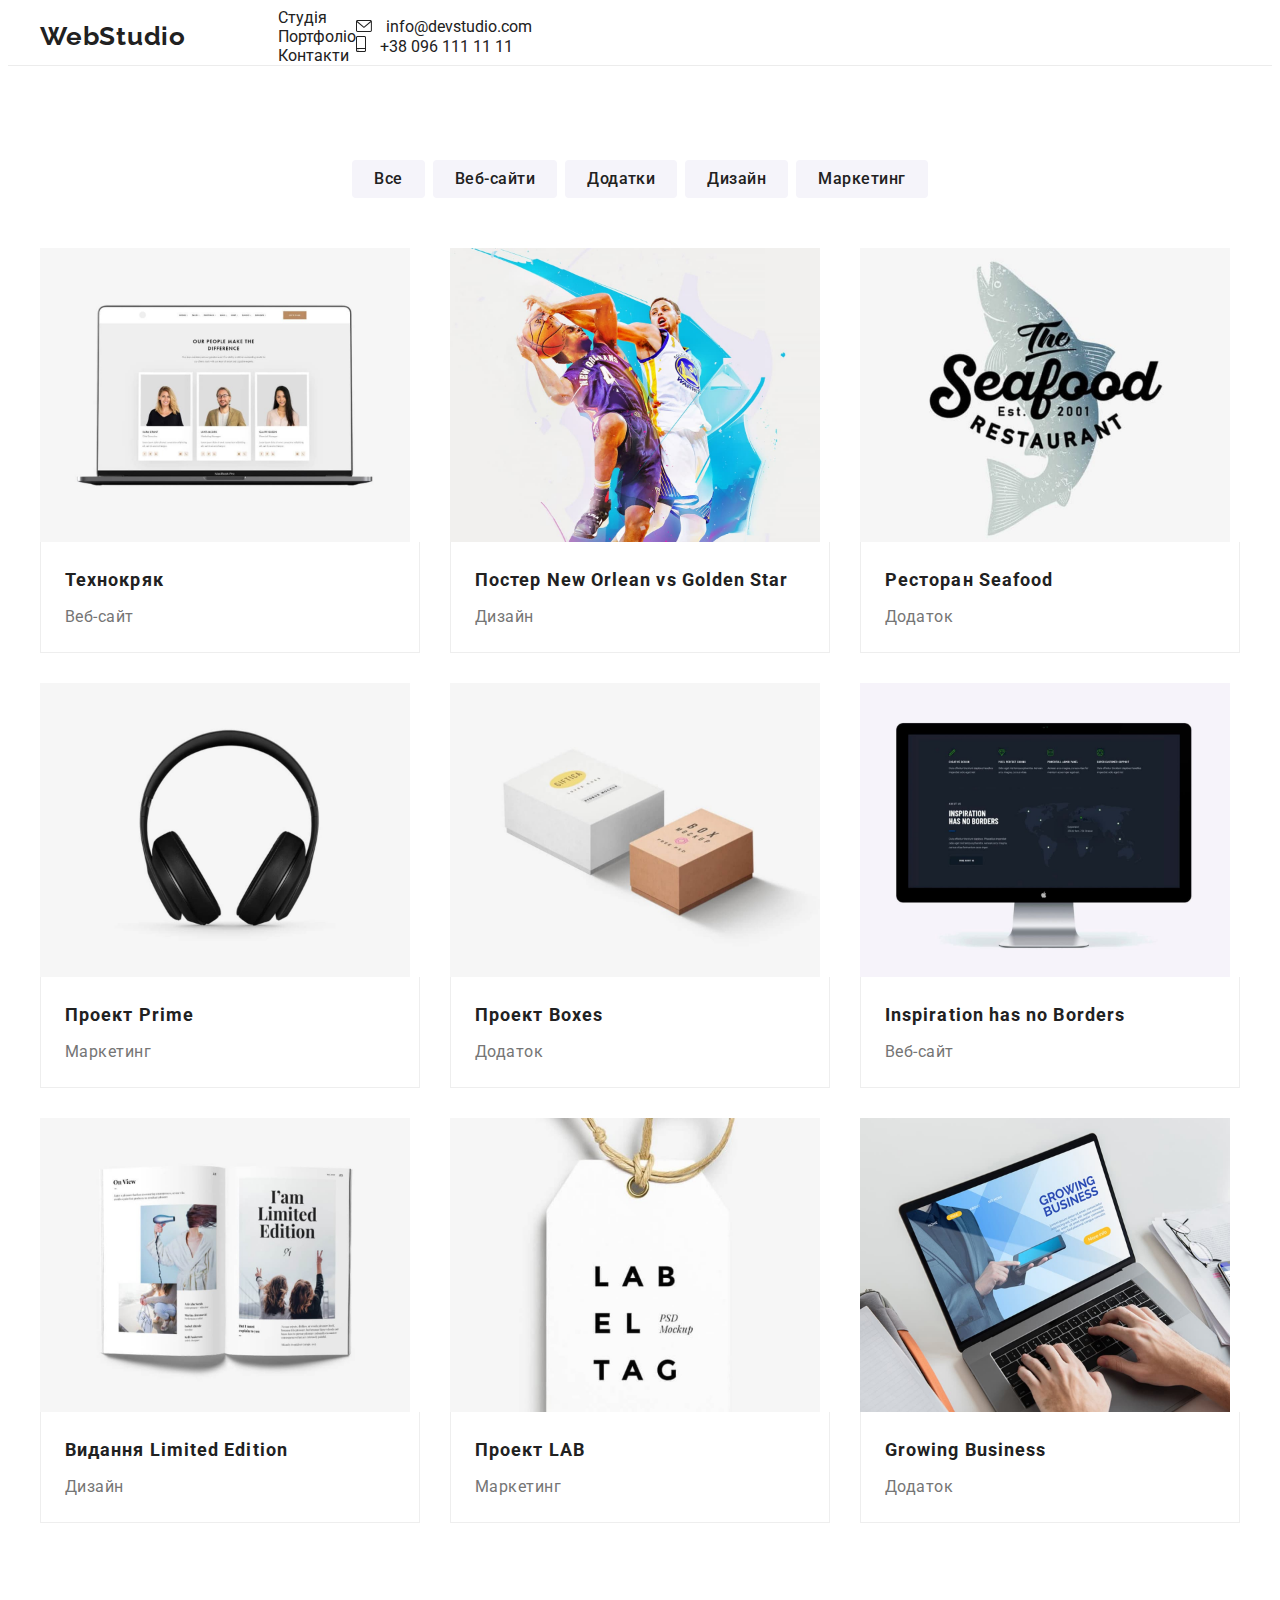
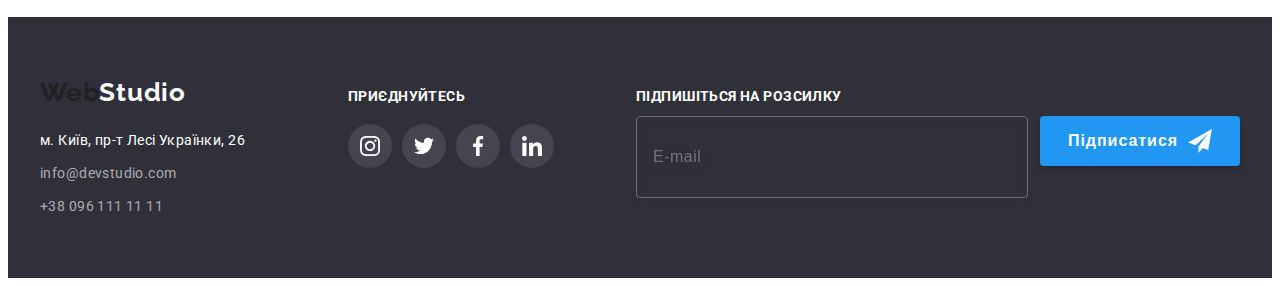
==== portfolio.html @ 39fa996d "header" ====
<!DOCTYPE html>
<html lang="uk">
  <head>
    <meta charset="UTF-8" />
    <meta http-equiv="X-UA-Compatible" content="IE=edge" />
    <meta name="viewport" content="width=device-width, initial-scale=1.0" />
    <title>Портфоліо</title>
    <link rel="preconnect" href="https://fonts.googleapis.com" />
    <link rel="preconnect" href="https://fonts.gstatic.com" crossorigin />
    <link
      href="https://fonts.googleapis.com/css2?family=Raleway:wght@700&family=Roboto:wght@400;500;700;900&display=swap"
      rel="stylesheet"
    />
    <link
      rel="stylesheet"
      href="https://cdnjs.cloudflare.com/ajax/libs/modern-normalize/1.1.0/modern-normalize.min.css"
      integrity="sha512-wpPYUAdjBVSE4KJnH1VR1HeZfpl1ub8YT/NKx4PuQ5NmX2tKuGu6U/JRp5y+Y8XG2tV+wKQpNHVUX03MfMFn9Q=="
      crossorigin="anonymous"
      referrerpolicy="no-referrer"
    />
    <link rel="stylesheet" href="./css/styles.css" />
  </head>
  <body>
    <header class="header">
      <div class="container header-container">
        <a class="logo" href="/" aria-label="WebStudio">
          <span class="logo-blue">Web</span
          ><span class="logo-black">Studio</span></a
        >
        <nav class="header-nav">
          <ul class="header-list list">
            <li class="header-item">
              <a href="./index.html" class="header-link link">Студія</a>
            </li>
            <li class="header-item">
              <a href="./portfolio.html" class="header-link link current"
                >Портфоліо</a
              >
            </li>
            <li class="header-item">
              <a href="" class="header-link link">Контакти</a>
            </li>
          </ul>
        </nav>
        <div class="header-connect">
          <ul class="header-contacts list">
            <li class="header-contacts-item">
              <a
                href="mailto:info@devstudio.com"
                class="header-contacts-link link"
              >
                <svg class="mail-icon" width="16" height="12">
                  <use href="./images/icons.svg#icon-envelope"></use>
                </svg>
                info@devstudio.com</a
              >
            </li>
            <li class="header-contacts-item">
              <a href="tel:+380961111111" class="header-contacts-link link">
                <svg class="tel-icon" width="10" height="16">
                  <use href="./images/icons.svg#icon-smartphone"></use>
                </svg>
                +38 096 111 11 11</a
              >
            </li>
          </ul>
        </div>
      </div>
    </header>
    <main>
      <section class="portfolio section">
        <div class="container">
          <h1 class="visually-hidden">Проекти</h1>
          <ul class="portfolio-sections-list list">
            <li class="portfolio-sections-item">
              <button type="button" class="sections-btn">Все</button>
            </li>
            <li class="portfolio-sections-item">
              <button type="button" class="sections-btn">Веб-сайти</button>
            </li>
            <li class="portfolio-sections-item">
              <button type="button" class="sections-btn">Додатки</button>
            </li>
            <li class="portfolio-sections-item">
              <button type="button" class="sections-btn">Дизайн</button>
            </li>
            <li class="portfolio-sections-item">
              <button type="button" class="sections-btn">Маркетинг</button>
            </li>
          </ul>
          <ul class="portfolio-examples-list list">
            <li class="portfolio-examples-item">
              <a href="" class="portfolio-card-link link">
                <div class="portfolio-card-overlay">
                  <img
                    src="./images/1tehnokriak.jpg"
                    alt="site on laptop"
                    width="370"
                    height="294"
                  />
                  <p class="card-overlay-text">
                    Ресурс пропонує комплексні пропозиції з різним рівнем
                    функціоналу та сервісів. Все це дозволить відвідувачу
                    отримати вичерпні відомості про компанію чи приватну особу.
                  </p>
                </div>
                <div class="portfolio-card-description">
                  <h3 class="portfolio-examples-text">Технокряк</h3>
                  <p class="portfolio-examples-name">Веб-сайт</p>
                </div>
              </a>
            </li>
            <li class="portfolio-examples-item">
              <a class="portfolio-card-link link" href="">
                <div class="portfolio-card-overlay">
                  <img
                    src="./images/2poster.jpg"
                    alt="backetball players"
                    width="370"
                    height="294"
                  />
                  <p class="card-overlay-text">
                    Ресурс пропонує комплексні пропозиції з різним рівнем
                    функціоналу та сервісів. Все це дозволить відвідувачу
                    отримати вичерпні відомості про компанію чи приватну особу.
                  </p>
                </div>
                <div class="portfolio-card-description">
                  <h3 class="portfolio-examples-text">
                    Постер New Orlean vs Golden Star
                  </h3>
                  <p class="portfolio-examples-name">Дизайн</p>
                </div>
              </a>
            </li>
            <li class="portfolio-examples-item">
              <a class="portfolio-card-link link" href="">
                <div class="portfolio-card-overlay">
                  <img
                    src="./images/3seafood.jpg"
                    alt="fish"
                    width="370"
                    height="294"
                  />
                  <p class="card-overlay-text">
                    Ресурс пропонує комплексні пропозиції з різним рівнем
                    функціоналу та сервісів. Все це дозволить відвідувачу
                    отримати вичерпні відомості про компанію чи приватну особу.
                  </p>
                </div>
                <div class="portfolio-card-description">
                  <h3 class="portfolio-examples-text">Ресторан Seafood</h3>
                  <p class="portfolio-examples-name">Додаток</p>
                </div>
              </a>
            </li>
            <li class="portfolio-examples-item">
              <a class="portfolio-card-link link" href="">
                <div class="portfolio-card-overlay">
                  <img
                    src="./images/4prime.jpg"
                    alt="headphones"
                    width="370"
                    height="294"
                  />
                  <p class="card-overlay-text">
                    Ресурс пропонує комплексні пропозиції з різним рівнем
                    функціоналу та сервісів. Все це дозволить відвідувачу
                    отримати вичерпні відомості про компанію чи приватну особу.
                  </p>
                </div>
                <div class="portfolio-card-description">
                  <h3 class="portfolio-examples-text">Проект Prime</h3>
                  <p class="portfolio-examples-name">Маркетинг</p>
                </div>
              </a>
            </li>
            <li class="portfolio-examples-item">
              <a class="portfolio-card-link link" href="">
                <div class="portfolio-card-overlay">
                  <img
                    src="./images/5boxes.jpg"
                    alt="boxes"
                    width="370"
                    height="294"
                  />
                  <p class="card-overlay-text">
                    Ресурс пропонує комплексні пропозиції з різним рівнем
                    функціоналу та сервісів. Все це дозволить відвідувачу
                    отримати вичерпні відомості про компанію чи приватну особу.
                  </p>
                </div>
                <div class="portfolio-card-description">
                  <h3 class="portfolio-examples-text">Проект Boxes</h3>
                  <p class="portfolio-examples-name">Додаток</p>
                </div>
              </a>
            </li>
            <li class="portfolio-examples-item">
              <a class="portfolio-card-link link" href="">
                <div class="portfolio-card-overlay">
                  <img
                    src="./images/6inspiration.jpg"
                    alt="site on computer"
                    width="370"
                    height="294"
                  />
                  <p class="card-overlay-text">
                    Ресурс пропонує комплексні пропозиції з різним рівнем
                    функціоналу та сервісів. Все це дозволить відвідувачу
                    отримати вичерпні відомості про компанію чи приватну особу.
                  </p>
                </div>
                <div class="portfolio-card-description">
                  <h3 class="portfolio-examples-text">
                    Inspiration has no Borders
                  </h3>
                  <p class="portfolio-examples-name">Веб-сайт</p>
                </div>
              </a>
            </li>
            <li class="portfolio-examples-item">
              <a class="portfolio-card-link link" href="">
                <div class="portfolio-card-overlay">
                  <img
                    src="./images/7limitededition.jpg"
                    alt="magazine"
                    width="370"
                    height="294"
                  />
                  <p class="card-overlay-text">
                    Ресурс пропонує комплексні пропозиції з різним рівнем
                    функціоналу та сервісів. Все це дозволить відвідувачу
                    отримати вичерпні відомості про компанію чи приватну особу.
                  </p>
                </div>
                <div class="portfolio-card-description">
                  <h3 class="portfolio-examples-text">
                    Видання Limited Edition
                  </h3>
                  <p class="portfolio-examples-name">Дизайн</p>
                </div>
              </a>
            </li>
            <li class="portfolio-examples-item">
              <a class="portfolio-card-link link" href="">
                <div class="portfolio-card-overlay">
                  <img
                    src="./images/8lab.jpg"
                    alt="label"
                    width="370"
                    height="294"
                  />
                  <p class="card-overlay-text">
                    Ресурс пропонує комплексні пропозиції з різним рівнем
                    функціоналу та сервісів. Все це дозволить відвідувачу
                    отримати вичерпні відомості про компанію чи приватну особу.
                  </p>
                </div>
                <div class="portfolio-card-description">
                  <h3 class="portfolio-examples-text">Проект LAB</h3>
                  <p class="portfolio-examples-name">Маркетинг</p>
                </div>
              </a>
            </li>
            <li class="portfolio-examples-item">
              <a class="portfolio-card-link link" href="">
                <div class="portfolio-card-overlay">
                  <img
                    src="./images/9growing.jpg"
                    alt="typing on laptop"
                    width="370"
                    height="294"
                  />
                  <p class="card-overlay-text">
                    Ресурс пропонує комплексні пропозиції з різним рівнем
                    функціоналу та сервісів. Все це дозволить відвідувачу
                    отримати вичерпні відомості про компанію чи приватну особу.
                  </p>
                </div>
                <div class="portfolio-card-description">
                  <h3 class="portfolio-examples-text">Growing Business</h3>
                  <p class="portfolio-examples-name">Додаток</p>
                </div>
              </a>
            </li>
          </ul>
        </div>
      </section>
    </main>
    <footer class="footer">
      <div class="footer-container container">
        <div>
          <a class="footer-logo logo" href="/" aria-label="WebStudio">
            <span class="logo-blue">Web</span
            ><span class="logo-white">Studio</span></a
          >
          <address class="footer-address">
            <ul class="footer-list list">
              <li class="footer-item">
                <a
                  href="https://goo.gl/maps/jbiCb9qbZJLKxUEv6"
                  class="footer-address-link link"
                  target="_blank"
                  rel="noopener noreferrer nofollow"
                  >м. Київ, пр-т Лесі Українки, 26</a
                >
              </li>
              <li class="footer-item">
                <a
                  href="mailto:info@devstudio.com"
                  class="footer-contacts-link link"
                  >info@devstudio.com</a
                >
              </li>
              <li class="footer-item">
                <a href="tel:+380961111111" class="footer-contacts-link link"
                  >+38 096 111 11 11</a
                >
              </li>
            </ul>
          </address>
        </div>
        <div class="enjoy-us-container container">
          <h3 class="footer-title">приєднуйтесь</h3>
          <ul class="footer-media-list list">
            <li class="footer-media-item">
              <a class="footer-media-link" href="">
                <svg width="20" height="20">
                  <use href="./images/icons.svg#icon-instagram"
                </svg>
              </a>
            </li>
            <li class="footer-media-item">
              <a class="footer-media-link" href="">
                <svg width="20" height="20">
                  <use href="./images/icons.svg#icon-twitter"
                </svg>
              </a>
            </li>
            <li class="footer-media-item">
              <a class="footer-media-link" href="">
                <svg width="20" height="20">
                  <use href="./images/icons.svg#icon-facebook"
                </svg>
              </a>
            </li>
            <li class="footer-media-item">
              <a class="footer-media-link" href="">
                <svg width="20" height="20">
                  <use href="./images/icons.svg#icon-linkedin"
                </svg>
              </a>
            </li>
          </ul>
        </div>
        <form class="footer-form">
          <p class="subscribe-title">Підпишіться на розсилку</p>
          <div class="footer-subscribe">
            <label for="email">
              <input
                type="email"
                name="email"
                class="footer-subscribe-field"
                placeholder="E-mail"
              />
            </label>
            <button type="submit" class="footer-submit-btn">
              Підписатися
              <svg width="24" height="24">
                <use href="./images/icons.svg#icon-send"></use>
              </svg>
            </button>
          </div>
        </form>
      </div>
    </footer>
  </body>
</html>
---- css/styles.css ----
:root {
  --brand-black: #212121;
  --brand-blue: #2196f3;
  --brand-white: #ffffff;
  --brand-gray: #757575;
  --brand-dark-blue: #2f303a;
  --logo-black: #000000;
  --main-btn-hover: #188ce8;
  --icon-color: #afb1b8;
  --opacity-bg: rgba(47, 48, 58, 0.8);
  --box-shadow: 0px 1px 3px rgba(0, 0, 0, 0.12), 0px 1px 1px rgba(0, 0, 0, 0.14),
    0px 2px 1px rgba(0, 0, 0, 0.2);
  --animation: 250ms cubic-bezier(0.4, 0, 0.2, 1);
}
p,
h1,
h2,
h3,
h4,
h5,
h6 {
  margin: 0;
}
ul,
ol {
  margin: 0;
  padding-left: 0;
}
address {
  font-style: normal;
}
a {
  color: currentColor;
}
button {
  cursor: pointer;
}
img {
  display: block;
}
.list {
  list-style: none;
}
.link {
  text-decoration: none;
}
body {
  font-family: "Roboto", sans-serif;
  color: var(--brand-black);
}
.container {
  width: 1200px;
  margin-left: auto;
  margin-right: auto;
  padding-left: 15px;
  padding-right: 15px;
}
.visually-hidden {
  position: absolute;
  white-space: nowrap;
  width: 1px;
  height: 1px;
  overflow: hidden;
  border: 0;
  padding: 0;
  clip: rect(0 0 0 0);
  clip-path: inset(50%);
  margin: -1px;
}
.section {
  padding-top: 94px;
  padding-bottom: 94px;
}
/* ----------------------HEADER------------------- */
.header {
  background: var(--brand-white);
  border-bottom: 1px solid #ececec;
}
.logo {
  text-decoration: none;
  font-family: "Raleway", sans-serif;
  font-weight: 700;
  font-size: 26px;
  line-height: calc(31 / 26);
  letter-spacing: 0.03em;
  margin-right: 92px;
}
.logo--blue {
  color: var(--brand-blue);
}
.logo--black {
  color: var(--logo-black);
}
.header-container {
  display: flex;
  align-items: center;
}
.navigation__list {
  display: flex;
  align-items: center;
}
.navigation__item:not(:last-child) {
  margin-right: 50px;
}
.navigation__link {
  font-weight: 500;
  font-size: 14px;
  line-height: calc(16 / 14);
  letter-spacing: 0.02em;
  color: var(--brand-black);
  padding-top: 32px;
  padding-bottom: 32px;
  transition: color var(--animation);
}
.navigation__link:hover,
.navigation__link:focus {
  color: var(--brand-blue);
}
.contacts__list {
  display: flex;
  align-items: center;
}
.header-contacts {
  margin-left: auto;
}
.contacts__item:not(:last-child) {
  margin-right: 50px;
}
.contacts__link {
  font-weight: 500;
  font-size: 14px;
  line-height: calc(16 / 14);
  letter-spacing: 0.02em;
  display: flex;
  align-items: center;
  color: var(--brand-gray);
  padding-top: 32px;
  padding-bottom: 32px;
  transition: color var(--animation);
}
.contacts__link:hover,
.contacts__link:focus {
  color: var(--brand-blue);
}
.tel-icon,
.mail-icon {
  fill: currentColor;
  margin-right: 10px;
}
.navigation__link--current {
  color: var(--brand-blue);
  position: relative;
}
.navigation__link--current::after {
  position: absolute;
  display: block;
  content: "";
  width: 100%;
  height: 4px;
  bottom: 0px;
  right: 0px;
  border-radius: 2px;
  background: var(--brand-blue);
}
/* ----------------------PREVIEW-------------------- */
.preview {
  max-width: 1600px;
  margin-left: auto;
  margin-right: auto;
  padding-top: 200px;
  padding-bottom: 200px;

  background-repeat: no-repeat;
  background-position: center;
  background-size: cover;
  text-align: center;
  background: var(--brand-dark-blue);
  background-image: linear-gradient(
      rgba(47, 48, 58, 0.4),
      rgba(47, 48, 58, 0.4)
    ),
    url(../images/main-bg.jpg);
}
.preview__title {
  width: 696px;
  margin-left: auto;
  margin-right: auto;
  margin-bottom: 30px;

  font-weight: 900;
  font-size: 44px;
  line-height: calc(60 / 44);
  letter-spacing: 0.06em;
  text-transform: uppercase;
  color: var(--brand-white);
}
.order__btn {
  min-width: 200px;
  padding: 10px 32px;
  font-family: "Roboto", sans-serif;
  font-style: normal;
  font-weight: 700;
  font-size: 16px;
  line-height: calc(30 / 16);
  letter-spacing: 0.06em;
  color: var(--brand-white);
  background: var(--brand-blue);
  box-shadow: 0px 4px 4px rgba(0, 0, 0, 0.15);
  border-radius: 4px;
  border: 0;

  transition: background var(--animation);
}
.order__btn:hover,
.order__btn:focus {
  background: var(--main-btn-hover);
}
/* ------------------------BENEFITS--------------------- */
.benefits {
  background: var(--brand-white);
  padding-bottom: 0;
}
.benefits-icon-list {
  display: flex;
  gap: 30px;
  width: calc((100% - 90px) / 4);
}
.benefits-icon-item {
  display: block;
  width: 270px;
  height: 248px;
}
.benefits-icon {
  display: flex;
  background-color: #f5f4fa;
  align-items: center;
  justify-content: center;
  border-radius: 4px;
  margin-bottom: 30px;
  width: 270px;
  height: 120px;
}
.benefits-title {
  margin-bottom: 10px;

  font-weight: 700;
  font-size: 14px;
  line-height: calc(16 / 14);
  letter-spacing: 0.03em;
  text-transform: uppercase;
  color: var(--brand-black);
}
.benefits-list-text {
  width: 270px;

  font-size: 14px;
  line-height: calc(24 / 14);
  letter-spacing: 0.03em;
  color: var(--brand-gray);
}
/* ------------------------TASKS--------------------- */
.tasks-title {
  margin-bottom: 50px;

  font-weight: 700;
  font-size: 36px;
  line-height: calc(42 / 36);
  text-align: center;
  letter-spacing: 0.03em;
  color: var(--brand-black);
}
.tasks-list {
  display: flex;
}
.tasks-item:not(:last-child) {
  margin-right: 30px;
}
.tasks-item {
  position: relative;
}
.tasks-item-text {
  position: absolute;
  bottom: 0;

  display: flex;
  align-items: center;
  justify-content: center;
  width: 100%;
  height: 70px;

  font-weight: 700;
  font-size: 14px;
  line-height: calc(16 / 14);
  text-align: center;
  letter-spacing: 0.03em;
  text-transform: uppercase;
  color: var(--brand-white);
  background: var(--opacity-bg);
}
/* ------------------------TEAM--------------------- */
.team {
  background: #f5f4fa;
}
.team-title {
  margin-bottom: 50px;

  font-weight: 700;
  font-size: 36px;
  line-height: calc(42 / 36);
  text-align: center;
  letter-spacing: 0.03em;
  color: var(--brand-black);
}
.team-list {
  display: flex;
  column-gap: 30px;
}
.team-item {
  width: calc((100% - 30px) / 4);

  text-align: center;
  background-color: #ffffff;
  box-shadow: var(--box-shadow);
  border-radius: 0px 0px 4px 4px;
}
.team-card-description {
  padding: 30px;
}
.team-item-name {
  margin-bottom: 10px;

  font-weight: 500;
  font-size: 16px;
  line-height: calc(19 / 16);
  text-align: center;
  letter-spacing: 0.03em;
  color: var(--brand-black);
}
.team-item-text {
  margin-bottom: 16px;

  font-size: 16px;
  line-height: calc(19 / 16);
  text-align: center;
  letter-spacing: 0.03em;
  color: var(--brand-gray);
}
.team-icon-list {
  display: flex;
  justify-content: center;
  gap: 10px;
}
.team-contact-link {
  display: flex;
  justify-content: center;
  align-items: center;
  width: 44px;
  height: 44px;

  border-radius: 50%;
  fill: var(--icon-color);

  transition: background-color var(--animation), fill var(--animation);
}
.team-contact-link:hover,
.team-contact-link:focus {
  background-color: var(--brand-blue);
  fill: var(--brand-white);
}
/* ----------------------------CLIENTS----------------------- */
.clients-title {
  margin-bottom: 50px;

  font-weight: 700;
  font-size: 36px;
  line-height: calc(42 / 36);
  text-align: center;
  letter-spacing: 0.03em;
  color: var(--brand-black);
}
.clients-list {
  display: flex;
  gap: 30px;
}
.clients-link {
  display: flex;
  justify-content: center;
  align-items: center;
  width: 170px;
  height: 92px;

  border: 1px solid var(--icon-color);
  border-radius: 4px;
  fill: var(--icon-color);

  transition: fill var(--animation), border-color var(--animation);
}
.clients-link:hover,
.clients-link:focus {
  fill: var(--brand-blue);
  border-color: var(--brand-blue);
}
/* ------------------------FOOTER--------------------- */
.footer {
  background: var(--brand-dark-blue);
  padding-top: 60px;
  padding-bottom: 60px;
}
.footer-container {
  display: flex;
  gap: 70px;
  align-items: baseline;
}
.logo-white {
  font-weight: 700;
  font-size: 26px;
  line-height: calc(31 / 26);
  letter-spacing: 0.03em;
  color: var(--brand-white);
}
.footer-logo {
  display: block;
  margin-bottom: 20px;
}
.footer-address-link {
  font-style: normal;
  font-size: 14px;
  line-height: calc(24 / 14);
  letter-spacing: 0.03em;
  color: var(--brand-white);

  transition: color var(--animation);
}
.footer-contacts-link {
  font-style: normal;
  font-size: 14px;
  line-height: calc(24 / 14);
  letter-spacing: 0.03em;
  color: rgba(255, 255, 255, 0.6);

  transition: color var(--animation);
}
.footer-item {
  margin-bottom: 9px;
}
.footer-item:last-child {
  margin-bottom: 0;
}
.footer-contacts-link:hover,
.footer-contacts-link:focus,
.footer-address-link:hover,
.footer-address-link:focus {
  color: var(--brand-blue);
}
.enjoy-us-container {
  padding: 0;
}
.footer-title {
  margin-bottom: 20px;

  font-weight: 700;
  font-size: 14px;
  line-height: calc(16 / 14);
  letter-spacing: 0.03em;
  text-transform: uppercase;
  color: var(--brand-white);
}
.footer-media-list {
  display: flex;
  gap: 10px;
}
.footer-media-link {
  display: flex;
  align-items: center;
  justify-content: center;
  width: 44px;
  height: 44px;

  fill: var(--brand-white);
  background-color: rgba(255, 255, 255, 0.1);
  border-radius: 50%;
  transition: background-color var(--animation);
}
.footer-media-link:hover,
.footer-media-link:focus {
  background-color: var(--brand-blue);
}
.footer-subscribe {
  display: flex;
  gap: 12px;
}
.subscribe-title {
  margin-bottom: 12px;
  font-weight: 700;
  font-size: 14px;
  line-height: calc(16 / 14);
  letter-spacing: 0.03em;
  text-transform: uppercase;
  color: var(--brand-white);
}
.footer-subscribe-field {
  width: 358px;
  height: 50px;
  padding: 15px 16px;
  border: 1px solid rgba(255, 255, 255, 0.3);
  filter: drop-shadow(0px 4px 4px rgba(0, 0, 0, 0.15));
  border-radius: 4px;
  background: inherit;
  outline: none;
  display: flex;
  align-items: center;
  font-weight: 400;
  font-size: 16px;
  line-height: calc(20 / 16);
  letter-spacing: 0.03em;
  color: rgba(255, 255, 255, 0.6);

  transition: border-color var(--animation);
}
.footer-subscribe-field:focus {
  border-color: var(--brand-blue);
}
.footer-submit-btn {
  display: flex;
  align-items: center;
  text-align: center;
  width: 200px;
  height: 50px;
  padding: 10px 28px;
  gap: 10px;
  font-weight: 700;
  font-size: 16px;
  line-height: calc(30 / 16);
  letter-spacing: 0.06em;
  color: #ffffff;
  border: none;
  background: var(--brand-blue);
  box-shadow: 0px 4px 4px rgba(0, 0, 0, 0.15);
  border-radius: 4px;
  transition: background var(--animation);
}
.footer-submit-btn:hover,
.footer-submit-btn:focus {
  background: var(--main-btn-hover);
}
/* ------------------------PORTFOLIO--------------------- */
.portfolio-sections-list {
  display: flex;
  justify-content: center;
  column-gap: 8px;
  margin-bottom: 50px;
}
.sections-btn {
  padding: 6px 22px;

  font-family: "Roboto", sans-serif;
  font-style: normal;
  font-weight: 500;
  font-size: 16px;
  line-height: calc(26 / 16);
  text-align: center;
  letter-spacing: 0.03em;
  color: var(--brand-black);
  background: #f5f4fa;
  cursor: pointer;
  border-radius: 4px;
  border: 0;

  transition: color var(--animation), background var(--animation),
    box-shadow var(--animation);
}
.sections-btn:hover,
.sections-btn:focus {
  color: var(--brand-white);
  background: var(--brand-blue);
  box-shadow: 0px 3px 1px rgba(0, 0, 0, 0.1), 0px 1px 2px rgba(0, 0, 0, 0.08),
    0px 2px 2px rgba(0, 0, 0, 0.12);
}
.portfolio-examples-list {
  display: flex;
  flex-wrap: wrap;
  gap: 30px;
}
.portfolio-examples-item {
  width: calc((100% - 60px) / 3);
}
.portfolio-card-overlay {
  position: relative;
  overflow: hidden;
}
.card-overlay-text {
  position: absolute;
  top: 0;
  left: 0;

  display: flex;
  justify-content: center;
  width: 100%;
  height: 100%;
  padding: 63px 24px 63px 24px;
  opacity: 0;

  font-weight: 400;
  font-size: 18px;
  line-height: calc(28 / 18);
  letter-spacing: 0.03em;

  color: var(--brand-white);
  background: rgba(33, 150, 243, 0.9);

  transform: translateY(100%);
  transition: transform var(--animation), opacity var(--animation);
}
.portfolio-card-link:hover .card-overlay-text,
.portfolio-card-link:focus .card-overlay-text {
  opacity: 1;
  bottom: 100%;
  transform: translateY(0);
}
.portfolio-card-link {
  display: block;
  transition: box-shadow var(--animation);
}
.portfolio-card-link:hover,
.portfolio-card-link:focus {
  box-shadow: 0px 1px 1px rgba(0, 0, 0, 0.12), 0px 4px 4px rgba(0, 0, 0, 0.06),
    1px 4px 6px rgba(0, 0, 0, 0.16);
}
.portfolio-card-description {
  padding: 20px 24px;

  background: var(--brand-white);
  border: 1px solid #eeeeee;
  border-top: 0;
}
.portfolio-examples-text {
  margin-bottom: 4px;

  font-weight: 700;
  font-size: 18px;
  line-height: calc(36 / 18);
  letter-spacing: 0.06em;
  color: var(--brand-black);
}
.portfolio-examples-name {
  font-size: 16px;
  line-height: calc(30 / 16);
  letter-spacing: 0.03em;
  color: var(--brand-gray);
}
/* ---------------------------MODAL-------------------- */
.backdrop {
  position: fixed;
  top: 0;
  left: 0;

  width: 100vw;
  height: 100vh;
  opacity: 1;

  background: rgba(0, 0, 0, 0.2);
  transition: opacity var(--animation), background var(--animation);
}
.backdrop.is-hidden {
  opacity: 0;
  pointer-events: none;
  visibility: hidden;
  transition: var(--animation);
}
.backdrop.is-hidden .modal-window {
  transform: translate(-50%, -50%) scale(0);
}
.modal-window {
  position: absolute;
  top: 50%;
  left: 50%;

  display: block;
  margin-left: auto;
  margin-right: auto;
  padding: 40px;

  width: 528px;
  height: 581px;

  background: var(--brand-white);
  box-shadow: var(--box-shadow);
  border-radius: 4px;

  transform: translate(-50%, -50%) scale(1);
  transition: transform var(--animation);
}
.button-modal-close {
  position: absolute;
  top: 8px;
  right: 8px;

  display: flex;
  justify-content: center;
  align-items: center;

  width: 30px;
  height: 30px;

  background: var(--brand-white);
  border: 1px solid rgba(0, 0, 0, 0.1);
  border-radius: 50%;

  cursor: pointer;
}
.button-modal-close:hover {
  fill: var(--brand-blue);
  transition: fill var(--animation);
}

.modal-title {
  margin-bottom: 12px;
  font-weight: 700;
  font-size: 20px;
  line-height: calc(23 / 20);
  text-align: center;
  letter-spacing: 0.03em;
  color: #212121;
}
.form-field {
  margin-bottom: 10px;
  display: flex;
  flex-direction: column;
  gap: 4px;
}
.form-label {
  font-weight: 400;
  font-size: 12px;
  line-height: calc(14 / 12);
  letter-spacing: 0.01em;
  color: #757575;
}
.form-input {
  position: relative;
}
.input-wrap {
  width: 100%;
  height: 40px;
  padding: 0 12px 0 42px;
  outline: none;
  font-weight: 400;
  font-size: 12px;
  line-height: calc(14 / 12);
  letter-spacing: 0.01em;
  color: #212121;
  border: 1px solid rgba(33, 33, 33, 0.2);
  border-radius: 4px;
  cursor: pointer;
  transition: border-color var(--animation);
}
.form-icon {
  position: absolute;
  left: 12px;
  top: 50%;
  transform: translateY(-50%);
  transition: fill var(--animation);
}
.input-wrap:focus,
.textarea:focus {
  border-color: var(--brand-blue);
}
.input-wrap:focus ~ .form-icon {
  fill: var(--brand-blue);
}
.form-comment {
  display: flex;
  flex-direction: column;
  gap: 4px;
  margin-bottom: 20px;
}
.textarea {
  width: 100%;
  height: 120px;
  padding: 12px 16px;
  outline: none;
  resize: none;
  font-weight: 400;
  font-size: 12px;
  line-height: calc(14 / 12);
  letter-spacing: 0.01em;
  color: #212121;
  border: 1px solid rgba(33, 33, 33, 0.2);
  border-radius: 4px;
  transition: border-color var(--animation);
}
.textarea::placeholder {
  font-weight: 400;
  font-size: 12px;
  line-height: 14px;
  letter-spacing: 0.01em;
  color: rgba(117, 117, 117, 0.5);
}
.form-checkbox {
  position: relative;
  left: 12px;
  margin-bottom: 30px;
  display: flex;
  justify-content: center;
  align-items: center;
  cursor: pointer;
}
.checkbox-label {
  font-weight: 400;
  font-size: 14px;
  line-height: calc(24 / 14);
  letter-spacing: 0.03em;
  color: #757575;
  cursor: pointer;
}
.checkbox {
  position: absolute;
  white-space: nowrap;
  width: 1px;
  height: 1px;
  overflow: hidden;
  border: 0;
  padding: 0;
  clip: rect(0 0 0 0);
  clip-path: inset(100%);
  margin: -1px;
}
.checkbox:checked ~ .icon-checked {
  opacity: 1;
  background-color: var(--brand-blue);
  fill: #ffffff;
}
.checkbox:checked + .icon-no-active {
  opacity: 0;
}
.icon-no-active {
  position: absolute;
  left: 0;
  top: 50%;
  transform: translateY(-50%);
  border-radius: 2px;
  transition: opacity var(--animation);
  opacity: 1;
}
.icon-checked {
  position: absolute;
  left: 0;
  top: 50%;
  border-radius: 2px;
  transform: translateY(-50%);
  transition: opacity var(--animation) background-color var(--animation) fill
    var(--animation);
  opacity: 0;
}
.checkbox-link {
  position: relative;
  text-decoration: none;
  color: #2196f3;
}
.checkbox-link::before {
  position: absolute;
  content: "";
  bottom: 0;
  left: 0;
  width: 100%;
  height: 1px;
  background-color: #2196f3;
}
.form-btn {
  display: block;
  margin-left: auto;
  margin-right: auto;
  width: 200px;
  height: 50px;
  justify-content: center;
  align-items: center;
  font-weight: 700;
  font-size: 16px;
  line-height: calc(30 / 16);
  letter-spacing: 0.06em;
  color: #ffffff;
  text-decoration: none;
  box-shadow: 0px 4px 4px rgba(0, 0, 0, 0.15);
  border-radius: 4px;
  padding: 10px 52px;
  background: #2196f3;
  cursor: pointer;
  border: 0;
  transition: background var(--animation);
}
.form-btn:hover {
  background: var(--main-btn-hover);
}
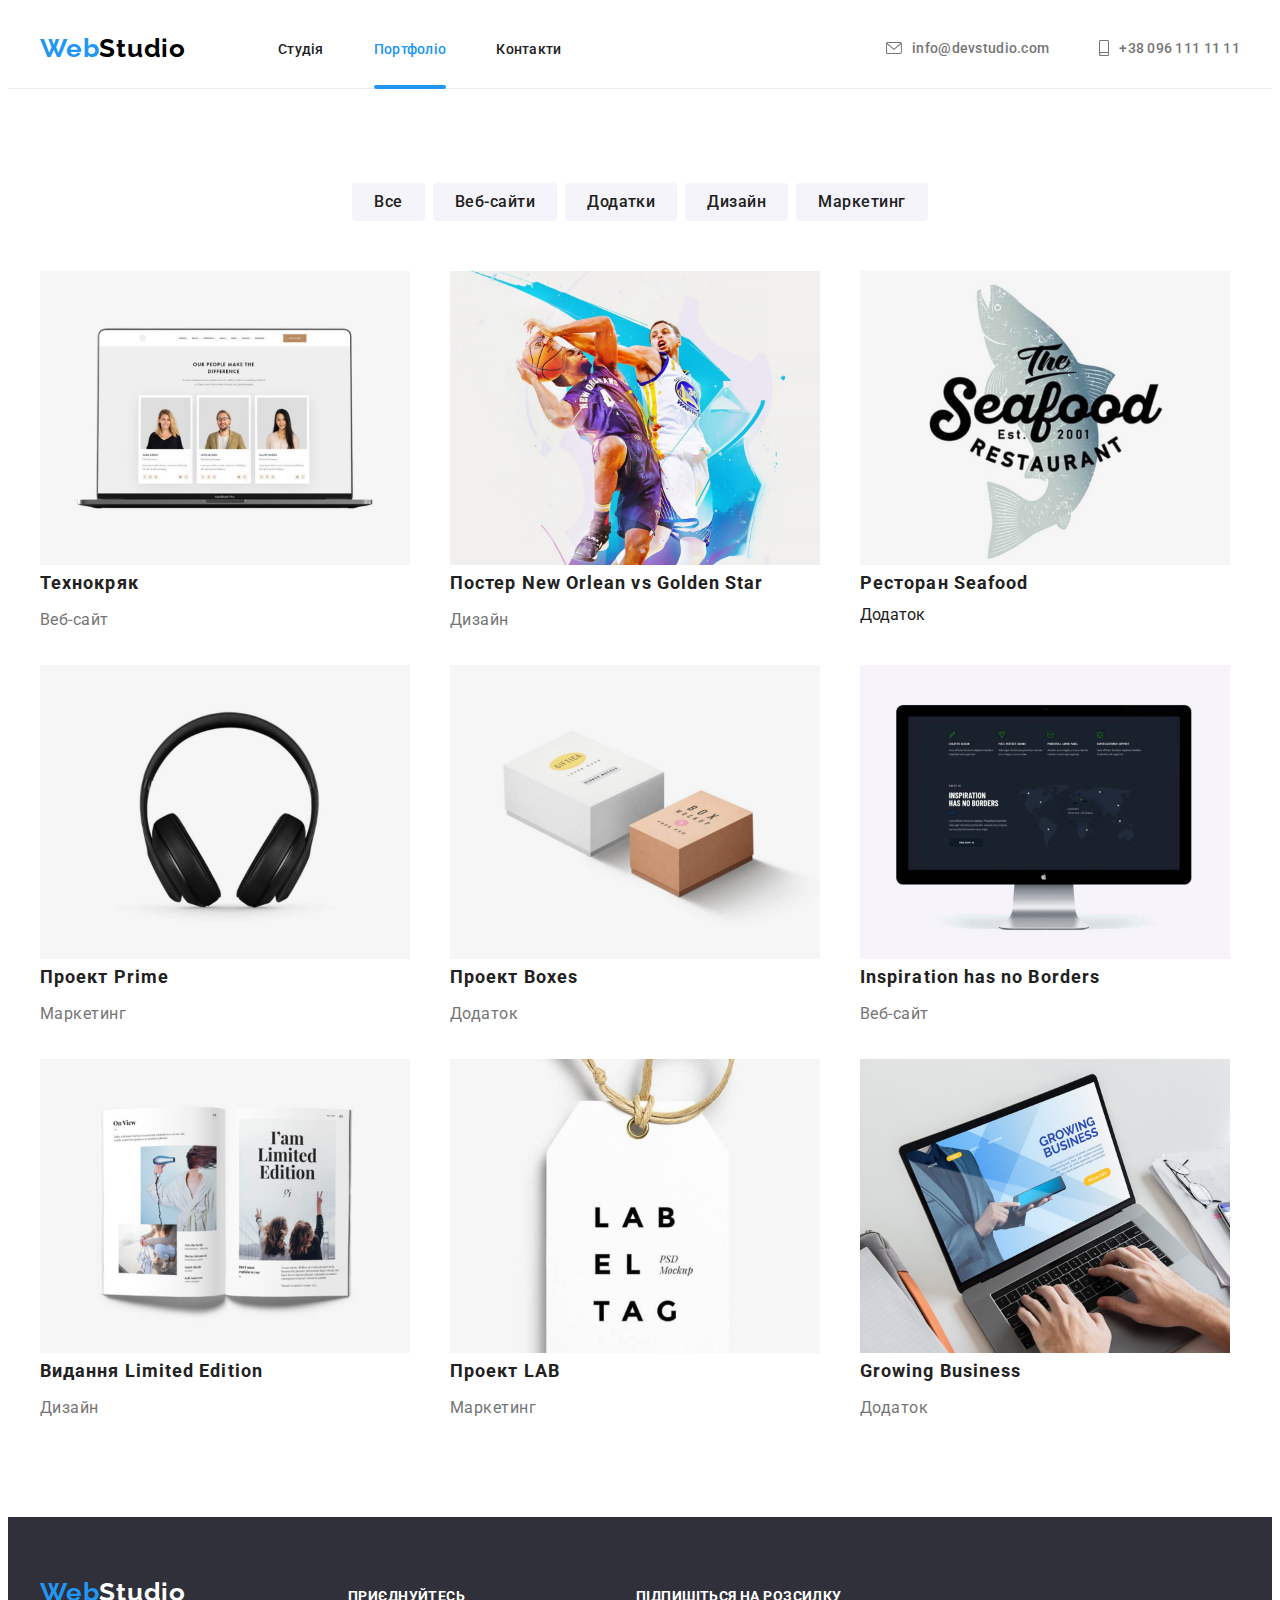
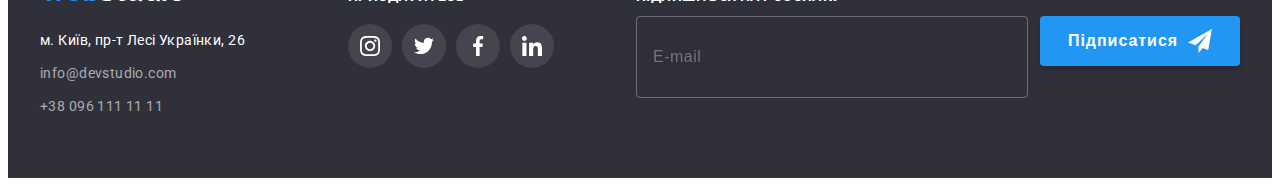
==== commit e2cdfe77: "bem" ====
--- a/portfolio.html
+++ b/portfolio.html
@@ -24,39 +24,40 @@
     <header class="header">
       <div class="container header-container">
         <a class="logo" href="/" aria-label="WebStudio">
-          <span class="logo-blue">Web</span
-          ><span class="logo-black">Studio</span></a
+          <span class="logo--blue">Web</span
+          ><span class="logo--black">Studio</span></a
         >
-        <nav class="header-nav">
-          <ul class="header-list list">
-            <li class="header-item">
-              <a href="./index.html" class="header-link link">Студія</a>
-            </li>
-            <li class="header-item">
-              <a href="./portfolio.html" class="header-link link current"
+        <nav class="navigation">
+          <ul class="navigation__list list">
+            <li class="navigation__item">
+              <a
+                href="./index.html"
+                class="navigation__link link"
+                >Студія</a
+              >
+            </li>
+            <li class="navigation__item">
+              <a href="./portfolio.html" class="navigation__link link navigation__link--current"
                 >Портфоліо</a
               >
             </li>
-            <li class="header-item">
-              <a href="" class="header-link link">Контакти</a>
+            <li class="navigation__item">
+              <a href="" class="navigation__link link">Контакти</a>
             </li>
           </ul>
         </nav>
-        <div class="header-connect">
-          <ul class="header-contacts list">
-            <li class="header-contacts-item">
-              <a
-                href="mailto:info@devstudio.com"
-                class="header-contacts-link link"
-              >
+        <div class="header-contacts">
+          <ul class="contacts__list list">
+            <li class="contacts__item">
+              <a href="mailto:info@devstudio.com" class="contacts__link link">
                 <svg class="mail-icon" width="16" height="12">
                   <use href="./images/icons.svg#icon-envelope"></use>
                 </svg>
                 info@devstudio.com</a
               >
             </li>
-            <li class="header-contacts-item">
-              <a href="tel:+380961111111" class="header-contacts-link link">
+            <li class="contacts__item">
+              <a href="tel:+380961111111" class="contacts__link link">
                 <svg class="tel-icon" width="10" height="16">
                   <use href="./images/icons.svg#icon-smartphone"></use>
                 </svg>
@@ -69,218 +70,218 @@
     </header>
     <main>
       <section class="portfolio section">
-        <div class="container">
+        <div class="container portfolio-container">
           <h1 class="visually-hidden">Проекти</h1>
-          <ul class="portfolio-sections-list list">
-            <li class="portfolio-sections-item">
-              <button type="button" class="sections-btn">Все</button>
-            </li>
-            <li class="portfolio-sections-item">
-              <button type="button" class="sections-btn">Веб-сайти</button>
-            </li>
-            <li class="portfolio-sections-item">
-              <button type="button" class="sections-btn">Додатки</button>
-            </li>
-            <li class="portfolio-sections-item">
-              <button type="button" class="sections-btn">Дизайн</button>
-            </li>
-            <li class="portfolio-sections-item">
-              <button type="button" class="sections-btn">Маркетинг</button>
-            </li>
-          </ul>
-          <ul class="portfolio-examples-list list">
-            <li class="portfolio-examples-item">
-              <a href="" class="portfolio-card-link link">
-                <div class="portfolio-card-overlay">
+          <ul class="branches__list list">
+            <li class="branches__item">
+              <button type="button" class="branches__btn">Все</button>
+            </li>
+            <li class="branches__item">
+              <button type="button" class="branches__btn">Веб-сайти</button>
+            </li>
+            <li class="branches__item">
+              <button type="button" class="branches__btn">Додатки</button>
+            </li>
+            <li class="branches__item">
+              <button type="button" class="branches__btn">Дизайн</button>
+            </li>
+            <li class="branches__item">
+              <button type="button" class="branches__btn">Маркетинг</button>
+            </li>
+          </ul>
+          <ul class="examples__list list">
+            <li class="examples__item">
+              <a href="" class="examples__link link">
+                <div class="card-overlay">
                   <img
                     src="./images/1tehnokriak.jpg"
                     alt="site on laptop"
                     width="370"
                     height="294"
                   />
-                  <p class="card-overlay-text">
-                    Ресурс пропонує комплексні пропозиції з різним рівнем
-                    функціоналу та сервісів. Все це дозволить відвідувачу
-                    отримати вичерпні відомості про компанію чи приватну особу.
-                  </p>
-                </div>
-                <div class="portfolio-card-description">
-                  <h3 class="portfolio-examples-text">Технокряк</h3>
-                  <p class="portfolio-examples-name">Веб-сайт</p>
-                </div>
-              </a>
-            </li>
-            <li class="portfolio-examples-item">
-              <a class="portfolio-card-link link" href="">
-                <div class="portfolio-card-overlay">
+                  <p class="card-overlay__text">
+                    Ресурс пропонує комплексні пропозиції з різним рівнем
+                    функціоналу та сервісів. Все це дозволить відвідувачу
+                    отримати вичерпні відомості про компанію чи приватну особу.
+                  </p>
+                </div>
+                <div class="examples__description">
+                  <h3 class="examples__text">Технокряк</h3>
+                  <p class="examples__name">Веб-сайт</p>
+                </div>
+              </a>
+            </li>
+            <li class="examples__item">
+              <a class="examples__link link" href="">
+                <div class="card-overlay">
                   <img
                     src="./images/2poster.jpg"
                     alt="backetball players"
                     width="370"
                     height="294"
                   />
-                  <p class="card-overlay-text">
-                    Ресурс пропонує комплексні пропозиції з різним рівнем
-                    функціоналу та сервісів. Все це дозволить відвідувачу
-                    отримати вичерпні відомості про компанію чи приватну особу.
-                  </p>
-                </div>
-                <div class="portfolio-card-description">
-                  <h3 class="portfolio-examples-text">
+                  <p class="card-overlay__text">
+                    Ресурс пропонує комплексні пропозиції з різним рівнем
+                    функціоналу та сервісів. Все це дозволить відвідувачу
+                    отримати вичерпні відомості про компанію чи приватну особу.
+                  </p>
+                </div>
+                <div class="examples__description">
+                  <h3 class="examples__text">
                     Постер New Orlean vs Golden Star
                   </h3>
-                  <p class="portfolio-examples-name">Дизайн</p>
-                </div>
-              </a>
-            </li>
-            <li class="portfolio-examples-item">
-              <a class="portfolio-card-link link" href="">
-                <div class="portfolio-card-overlay">
+                  <p class="examples__name">Дизайн</p>
+                </div>
+              </a>
+            </li>
+            <li class="examples__item">
+              <a class="examples__link link" href="">
+                <div class="card-overlay">
                   <img
                     src="./images/3seafood.jpg"
                     alt="fish"
                     width="370"
                     height="294"
                   />
-                  <p class="card-overlay-text">
-                    Ресурс пропонує комплексні пропозиції з різним рівнем
-                    функціоналу та сервісів. Все це дозволить відвідувачу
-                    отримати вичерпні відомості про компанію чи приватну особу.
-                  </p>
-                </div>
-                <div class="portfolio-card-description">
-                  <h3 class="portfolio-examples-text">Ресторан Seafood</h3>
+                  <p class="card-overlay__text">
+                    Ресурс пропонує комплексні пропозиції з різним рівнем
+                    функціоналу та сервісів. Все це дозволить відвідувачу
+                    отримати вичерпні відомості про компанію чи приватну особу.
+                  </p>
+                </div>
+                <div class="examples__description">
+                  <h3 class="examples__text">Ресторан Seafood</h3>
                   <p class="portfolio-examples-name">Додаток</p>
                 </div>
               </a>
             </li>
-            <li class="portfolio-examples-item">
-              <a class="portfolio-card-link link" href="">
-                <div class="portfolio-card-overlay">
+            <li class="examples__item">
+              <a class="examples__link link" href="">
+                <div class="card-overlay">
                   <img
                     src="./images/4prime.jpg"
                     alt="headphones"
                     width="370"
                     height="294"
                   />
-                  <p class="card-overlay-text">
-                    Ресурс пропонує комплексні пропозиції з різним рівнем
-                    функціоналу та сервісів. Все це дозволить відвідувачу
-                    отримати вичерпні відомості про компанію чи приватну особу.
-                  </p>
-                </div>
-                <div class="portfolio-card-description">
-                  <h3 class="portfolio-examples-text">Проект Prime</h3>
-                  <p class="portfolio-examples-name">Маркетинг</p>
-                </div>
-              </a>
-            </li>
-            <li class="portfolio-examples-item">
-              <a class="portfolio-card-link link" href="">
-                <div class="portfolio-card-overlay">
+                  <p class="card-overlay__text">
+                    Ресурс пропонує комплексні пропозиції з різним рівнем
+                    функціоналу та сервісів. Все це дозволить відвідувачу
+                    отримати вичерпні відомості про компанію чи приватну особу.
+                  </p>
+                </div>
+                <div class="examples__description">
+                  <h3 class="examples__text">Проект Prime</h3>
+                  <p class="examples__name">Маркетинг</p>
+                </div>
+              </a>
+            </li>
+            <li class="examples__item">
+              <a class="examples__link link" href="">
+                <div class="card-overlay">
                   <img
                     src="./images/5boxes.jpg"
                     alt="boxes"
                     width="370"
                     height="294"
                   />
-                  <p class="card-overlay-text">
-                    Ресурс пропонує комплексні пропозиції з різним рівнем
-                    функціоналу та сервісів. Все це дозволить відвідувачу
-                    отримати вичерпні відомості про компанію чи приватну особу.
-                  </p>
-                </div>
-                <div class="portfolio-card-description">
-                  <h3 class="portfolio-examples-text">Проект Boxes</h3>
-                  <p class="portfolio-examples-name">Додаток</p>
-                </div>
-              </a>
-            </li>
-            <li class="portfolio-examples-item">
-              <a class="portfolio-card-link link" href="">
-                <div class="portfolio-card-overlay">
+                  <p class="card-overlay__text">
+                    Ресурс пропонує комплексні пропозиції з різним рівнем
+                    функціоналу та сервісів. Все це дозволить відвідувачу
+                    отримати вичерпні відомості про компанію чи приватну особу.
+                  </p>
+                </div>
+                <div class="examples__description">
+                  <h3 class="examples__text">Проект Boxes</h3>
+                  <p class="examples__name">Додаток</p>
+                </div>
+              </a>
+            </li>
+            <li class="examples__item">
+              <a class="examples__link link" href="">
+                <div class="card-overlay">
                   <img
                     src="./images/6inspiration.jpg"
                     alt="site on computer"
                     width="370"
                     height="294"
                   />
-                  <p class="card-overlay-text">
-                    Ресурс пропонує комплексні пропозиції з різним рівнем
-                    функціоналу та сервісів. Все це дозволить відвідувачу
-                    отримати вичерпні відомості про компанію чи приватну особу.
-                  </p>
-                </div>
-                <div class="portfolio-card-description">
-                  <h3 class="portfolio-examples-text">
+                  <p class="card-overlay__text">
+                    Ресурс пропонує комплексні пропозиції з різним рівнем
+                    функціоналу та сервісів. Все це дозволить відвідувачу
+                    отримати вичерпні відомості про компанію чи приватну особу.
+                  </p>
+                </div>
+                <div class="examples__description">
+                  <h3 class="examples__text">
                     Inspiration has no Borders
                   </h3>
-                  <p class="portfolio-examples-name">Веб-сайт</p>
-                </div>
-              </a>
-            </li>
-            <li class="portfolio-examples-item">
-              <a class="portfolio-card-link link" href="">
-                <div class="portfolio-card-overlay">
+                  <p class="examples__name">Веб-сайт</p>
+                </div>
+              </a>
+            </li>
+            <li class="examples__item">
+              <a class="examples__link link" href="">
+                <div class="card-overlay">
                   <img
                     src="./images/7limitededition.jpg"
                     alt="magazine"
                     width="370"
                     height="294"
                   />
-                  <p class="card-overlay-text">
-                    Ресурс пропонує комплексні пропозиції з різним рівнем
-                    функціоналу та сервісів. Все це дозволить відвідувачу
-                    отримати вичерпні відомості про компанію чи приватну особу.
-                  </p>
-                </div>
-                <div class="portfolio-card-description">
-                  <h3 class="portfolio-examples-text">
+                  <p class="card-overlay__text">
+                    Ресурс пропонує комплексні пропозиції з різним рівнем
+                    функціоналу та сервісів. Все це дозволить відвідувачу
+                    отримати вичерпні відомості про компанію чи приватну особу.
+                  </p>
+                </div>
+                <div class="examples__description">
+                  <h3 class="examples__text">
                     Видання Limited Edition
                   </h3>
-                  <p class="portfolio-examples-name">Дизайн</p>
-                </div>
-              </a>
-            </li>
-            <li class="portfolio-examples-item">
-              <a class="portfolio-card-link link" href="">
-                <div class="portfolio-card-overlay">
+                  <p class="examples__name">Дизайн</p>
+                </div>
+              </a>
+            </li>
+            <li class="examples__item">
+              <a class="examples__link link" href="">
+                <div class="card-overlay">
                   <img
                     src="./images/8lab.jpg"
                     alt="label"
                     width="370"
                     height="294"
                   />
-                  <p class="card-overlay-text">
-                    Ресурс пропонує комплексні пропозиції з різним рівнем
-                    функціоналу та сервісів. Все це дозволить відвідувачу
-                    отримати вичерпні відомості про компанію чи приватну особу.
-                  </p>
-                </div>
-                <div class="portfolio-card-description">
-                  <h3 class="portfolio-examples-text">Проект LAB</h3>
-                  <p class="portfolio-examples-name">Маркетинг</p>
-                </div>
-              </a>
-            </li>
-            <li class="portfolio-examples-item">
-              <a class="portfolio-card-link link" href="">
-                <div class="portfolio-card-overlay">
+                  <p class="card-overlay__text">
+                    Ресурс пропонує комплексні пропозиції з різним рівнем
+                    функціоналу та сервісів. Все це дозволить відвідувачу
+                    отримати вичерпні відомості про компанію чи приватну особу.
+                  </p>
+                </div>
+                <div class="examples__description">
+                  <h3 class="examples__text">Проект LAB</h3>
+                  <p class="examples__name">Маркетинг</p>
+                </div>
+              </a>
+            </li>
+            <li class="examples__item">
+              <a class="examples__link link" href="">
+                <div class="card-overlay">
                   <img
                     src="./images/9growing.jpg"
                     alt="typing on laptop"
                     width="370"
                     height="294"
                   />
-                  <p class="card-overlay-text">
-                    Ресурс пропонує комплексні пропозиції з різним рівнем
-                    функціоналу та сервісів. Все це дозволить відвідувачу
-                    отримати вичерпні відомості про компанію чи приватну особу.
-                  </p>
-                </div>
-                <div class="portfolio-card-description">
-                  <h3 class="portfolio-examples-text">Growing Business</h3>
-                  <p class="portfolio-examples-name">Додаток</p>
+                  <p class="card-overlay__text">
+                    Ресурс пропонує комплексні пропозиції з різним рівнем
+                    функціоналу та сервісів. Все це дозволить відвідувачу
+                    отримати вичерпні відомості про компанію чи приватну особу.
+                  </p>
+                </div>
+                <div class="examples__description">
+                  <h3 class="examples__text">Growing Business</h3>
+                  <p class="examples__name">Додаток</p>
                 </div>
               </a>
             </li>
@@ -292,61 +293,59 @@
       <div class="footer-container container">
         <div>
           <a class="footer-logo logo" href="/" aria-label="WebStudio">
-            <span class="logo-blue">Web</span
-            ><span class="logo-white">Studio</span></a
+            <span class="logo--blue">Web</span
+            ><span class="logo--white">Studio</span></a
           >
-          <address class="footer-address">
-            <ul class="footer-list list">
-              <li class="footer-item">
+          <address class="address">
+            <ul class="address__list list">
+              <li class="address__item">
                 <a
                   href="https://goo.gl/maps/jbiCb9qbZJLKxUEv6"
-                  class="footer-address-link link"
+                  class="address__link link"
                   target="_blank"
                   rel="noopener noreferrer nofollow"
                   >м. Київ, пр-т Лесі Українки, 26</a
                 >
               </li>
-              <li class="footer-item">
-                <a
-                  href="mailto:info@devstudio.com"
-                  class="footer-contacts-link link"
+              <li class="address__item">
+                <a href="mailto:info@devstudio.com" class="contact__link link"
                   >info@devstudio.com</a
                 >
               </li>
-              <li class="footer-item">
-                <a href="tel:+380961111111" class="footer-contacts-link link"
+              <li class="address__item">
+                <a href="tel:+380961111111" class="contact__link link"
                   >+38 096 111 11 11</a
                 >
               </li>
             </ul>
           </address>
         </div>
-        <div class="enjoy-us-container container">
-          <h3 class="footer-title">приєднуйтесь</h3>
-          <ul class="footer-media-list list">
-            <li class="footer-media-item">
-              <a class="footer-media-link" href="">
+        <div class="follow-us-container container">
+          <h3 class="follow-us__title">приєднуйтесь</h3>
+          <ul class="networks__list list">
+            <li class="networks__item">
+              <a class="networks__link" href="">
                 <svg width="20" height="20">
                   <use href="./images/icons.svg#icon-instagram"
                 </svg>
               </a>
             </li>
-            <li class="footer-media-item">
-              <a class="footer-media-link" href="">
+            <li class="networks__item">
+              <a class="networks__link" href="">
                 <svg width="20" height="20">
                   <use href="./images/icons.svg#icon-twitter"
                 </svg>
               </a>
             </li>
-            <li class="footer-media-item">
-              <a class="footer-media-link" href="">
+            <li class="networks__item">
+              <a class="networks__link" href="">
                 <svg width="20" height="20">
                   <use href="./images/icons.svg#icon-facebook"
                 </svg>
               </a>
             </li>
-            <li class="footer-media-item">
-              <a class="footer-media-link" href="">
+            <li class="networks__item">
+              <a class="networks__link" href="">
                 <svg width="20" height="20">
                   <use href="./images/icons.svg#icon-linkedin"
                 </svg>
@@ -354,18 +353,18 @@
             </li>
           </ul>
         </div>
-        <form class="footer-form">
-          <p class="subscribe-title">Підпишіться на розсилку</p>
-          <div class="footer-subscribe">
+        <form class="subscribe__form">
+          <p class="subscribe__title">Підпишіться на розсилку</p>
+          <div class="subscribe">
             <label for="email">
               <input
                 type="email"
                 name="email"
-                class="footer-subscribe-field"
+                class="subscribe__field"
                 placeholder="E-mail"
               />
             </label>
-            <button type="submit" class="footer-submit-btn">
+            <button type="submit" class="subscribe__btn">
               Підписатися
               <svg width="24" height="24">
                 <use href="./images/icons.svg#icon-send"></use>
--- a/css/styles.css
+++ b/css/styles.css
@@ -220,17 +220,17 @@
   background: var(--brand-white);
   padding-bottom: 0;
 }
-.benefits-icon-list {
+.benefits__list {
   display: flex;
   gap: 30px;
   width: calc((100% - 90px) / 4);
 }
-.benefits-icon-item {
+.benefits__item {
   display: block;
   width: 270px;
   height: 248px;
 }
-.benefits-icon {
+.benefits__icon {
   display: flex;
   background-color: #f5f4fa;
   align-items: center;
@@ -240,7 +240,7 @@
   width: 270px;
   height: 120px;
 }
-.benefits-title {
+.benefits__title {
   margin-bottom: 10px;
 
   font-weight: 700;
@@ -250,7 +250,7 @@
   text-transform: uppercase;
   color: var(--brand-black);
 }
-.benefits-list-text {
+.benefits__text {
   width: 270px;
 
   font-size: 14px;
@@ -259,7 +259,7 @@
   color: var(--brand-gray);
 }
 /* ------------------------TASKS--------------------- */
-.tasks-title {
+.tasks__title {
   margin-bottom: 50px;
 
   font-weight: 700;
@@ -269,16 +269,16 @@
   letter-spacing: 0.03em;
   color: var(--brand-black);
 }
-.tasks-list {
-  display: flex;
-}
-.tasks-item:not(:last-child) {
+.tasks__list {
+  display: flex;
+}
+.tasks__item:not(:last-child) {
   margin-right: 30px;
 }
-.tasks-item {
+.tasks__item {
   position: relative;
 }
-.tasks-item-text {
+.tasks__text {
   position: absolute;
   bottom: 0;
 
@@ -301,7 +301,7 @@
 .team {
   background: #f5f4fa;
 }
-.team-title {
+.team__title {
   margin-bottom: 50px;
 
   font-weight: 700;
@@ -311,11 +311,11 @@
   letter-spacing: 0.03em;
   color: var(--brand-black);
 }
-.team-list {
+.team__list {
   display: flex;
   column-gap: 30px;
 }
-.team-item {
+.team__item {
   width: calc((100% - 30px) / 4);
 
   text-align: center;
@@ -323,10 +323,10 @@
   box-shadow: var(--box-shadow);
   border-radius: 0px 0px 4px 4px;
 }
-.team-card-description {
+.card {
   padding: 30px;
 }
-.team-item-name {
+.card__name {
   margin-bottom: 10px;
 
   font-weight: 500;
@@ -336,7 +336,7 @@
   letter-spacing: 0.03em;
   color: var(--brand-black);
 }
-.team-item-text {
+.card__text {
   margin-bottom: 16px;
 
   font-size: 16px;
@@ -345,12 +345,12 @@
   letter-spacing: 0.03em;
   color: var(--brand-gray);
 }
-.team-icon-list {
+.card__list {
   display: flex;
   justify-content: center;
   gap: 10px;
 }
-.team-contact-link {
+.card__link {
   display: flex;
   justify-content: center;
   align-items: center;
@@ -362,13 +362,13 @@
 
   transition: background-color var(--animation), fill var(--animation);
 }
-.team-contact-link:hover,
-.team-contact-link:focus {
+.card__link:hover,
+.card__:focus {
   background-color: var(--brand-blue);
   fill: var(--brand-white);
 }
 /* ----------------------------CLIENTS----------------------- */
-.clients-title {
+.clients__title {
   margin-bottom: 50px;
 
   font-weight: 700;
@@ -378,11 +378,11 @@
   letter-spacing: 0.03em;
   color: var(--brand-black);
 }
-.clients-list {
+.clients__list {
   display: flex;
   gap: 30px;
 }
-.clients-link {
+.clients__link {
   display: flex;
   justify-content: center;
   align-items: center;
@@ -395,8 +395,8 @@
 
   transition: fill var(--animation), border-color var(--animation);
 }
-.clients-link:hover,
-.clients-link:focus {
+.clients__link:hover,
+.clients__link:focus {
   fill: var(--brand-blue);
   border-color: var(--brand-blue);
 }
@@ -411,7 +411,7 @@
   gap: 70px;
   align-items: baseline;
 }
-.logo-white {
+.logo--white {
   font-weight: 700;
   font-size: 26px;
   line-height: calc(31 / 26);
@@ -422,40 +422,36 @@
   display: block;
   margin-bottom: 20px;
 }
-.footer-address-link {
+.address__item {
+  margin-bottom: 9px;
   font-style: normal;
   font-size: 14px;
   line-height: calc(24 / 14);
   letter-spacing: 0.03em;
+}
+.address__item:last-child {
+  margin-bottom: 0;
+}
+.address__link {
   color: var(--brand-white);
 
   transition: color var(--animation);
 }
-.footer-contacts-link {
-  font-style: normal;
-  font-size: 14px;
-  line-height: calc(24 / 14);
-  letter-spacing: 0.03em;
+.contact__link {
   color: rgba(255, 255, 255, 0.6);
 
   transition: color var(--animation);
 }
-.footer-item {
-  margin-bottom: 9px;
-}
-.footer-item:last-child {
-  margin-bottom: 0;
-}
-.footer-contacts-link:hover,
-.footer-contacts-link:focus,
-.footer-address-link:hover,
-.footer-address-link:focus {
+.contact__link:hover,
+.contact__link:focus,
+.address__link:hover,
+.address__link:focus {
   color: var(--brand-blue);
 }
-.enjoy-us-container {
+.follow-us-container {
   padding: 0;
 }
-.footer-title {
+.follow-us__title {
   margin-bottom: 20px;
 
   font-weight: 700;
@@ -465,11 +461,11 @@
   text-transform: uppercase;
   color: var(--brand-white);
 }
-.footer-media-list {
+.networks__list {
   display: flex;
   gap: 10px;
 }
-.footer-media-link {
+.networks__link {
   display: flex;
   align-items: center;
   justify-content: center;
@@ -481,15 +477,15 @@
   border-radius: 50%;
   transition: background-color var(--animation);
 }
-.footer-media-link:hover,
-.footer-media-link:focus {
+.networks__link:hover,
+.networks__link:focus {
   background-color: var(--brand-blue);
 }
-.footer-subscribe {
+.subscribe {
   display: flex;
   gap: 12px;
 }
-.subscribe-title {
+.subscribe__title {
   margin-bottom: 12px;
   font-weight: 700;
   font-size: 14px;
@@ -498,7 +494,7 @@
   text-transform: uppercase;
   color: var(--brand-white);
 }
-.footer-subscribe-field {
+.subscribe__field {
   width: 358px;
   height: 50px;
   padding: 15px 16px;
@@ -517,10 +513,10 @@
 
   transition: border-color var(--animation);
 }
-.footer-subscribe-field:focus {
+.subscribe__field:focus {
   border-color: var(--brand-blue);
 }
-.footer-submit-btn {
+.subscribe__btn {
   display: flex;
   align-items: center;
   text-align: center;
@@ -539,18 +535,18 @@
   border-radius: 4px;
   transition: background var(--animation);
 }
-.footer-submit-btn:hover,
-.footer-submit-btn:focus {
+.subscribe__btn:hover,
+.subscribe__btn:focus {
   background: var(--main-btn-hover);
 }
 /* ------------------------PORTFOLIO--------------------- */
-.portfolio-sections-list {
+.branches__list {
   display: flex;
   justify-content: center;
   column-gap: 8px;
   margin-bottom: 50px;
 }
-.sections-btn {
+.branches__btn {
   padding: 6px 22px;
 
   font-family: "Roboto", sans-serif;
@@ -569,26 +565,26 @@
   transition: color var(--animation), background var(--animation),
     box-shadow var(--animation);
 }
-.sections-btn:hover,
-.sections-btn:focus {
+.branches__btn:hover,
+.branches__btn:focus {
   color: var(--brand-white);
   background: var(--brand-blue);
   box-shadow: 0px 3px 1px rgba(0, 0, 0, 0.1), 0px 1px 2px rgba(0, 0, 0, 0.08),
     0px 2px 2px rgba(0, 0, 0, 0.12);
 }
-.portfolio-examples-list {
+.examples__list {
   display: flex;
   flex-wrap: wrap;
   gap: 30px;
 }
-.portfolio-examples-item {
+.examples__item {
   width: calc((100% - 60px) / 3);
 }
-.portfolio-card-overlay {
+.card-overlay {
   position: relative;
   overflow: hidden;
 }
-.card-overlay-text {
+.card-overlay__text {
   position: absolute;
   top: 0;
   left: 0;
@@ -611,18 +607,18 @@
   transform: translateY(100%);
   transition: transform var(--animation), opacity var(--animation);
 }
-.portfolio-card-link:hover .card-overlay-text,
-.portfolio-card-link:focus .card-overlay-text {
+.examples__link:hover .card-overlay__text,
+.examples__link:focus .card-overlay__text {
   opacity: 1;
   bottom: 100%;
   transform: translateY(0);
 }
-.portfolio-card-link {
+.examples__link {
   display: block;
   transition: box-shadow var(--animation);
 }
-.portfolio-card-link:hover,
-.portfolio-card-link:focus {
+.examples__link:hover,
+.examples__link:focus {
   box-shadow: 0px 1px 1px rgba(0, 0, 0, 0.12), 0px 4px 4px rgba(0, 0, 0, 0.06),
     1px 4px 6px rgba(0, 0, 0, 0.16);
 }
@@ -633,7 +629,7 @@
   border: 1px solid #eeeeee;
   border-top: 0;
 }
-.portfolio-examples-text {
+.examples__text {
   margin-bottom: 4px;
 
   font-weight: 700;
@@ -642,7 +638,7 @@
   letter-spacing: 0.06em;
   color: var(--brand-black);
 }
-.portfolio-examples-name {
+.examples__name {
   font-size: 16px;
   line-height: calc(30 / 16);
   letter-spacing: 0.03em;
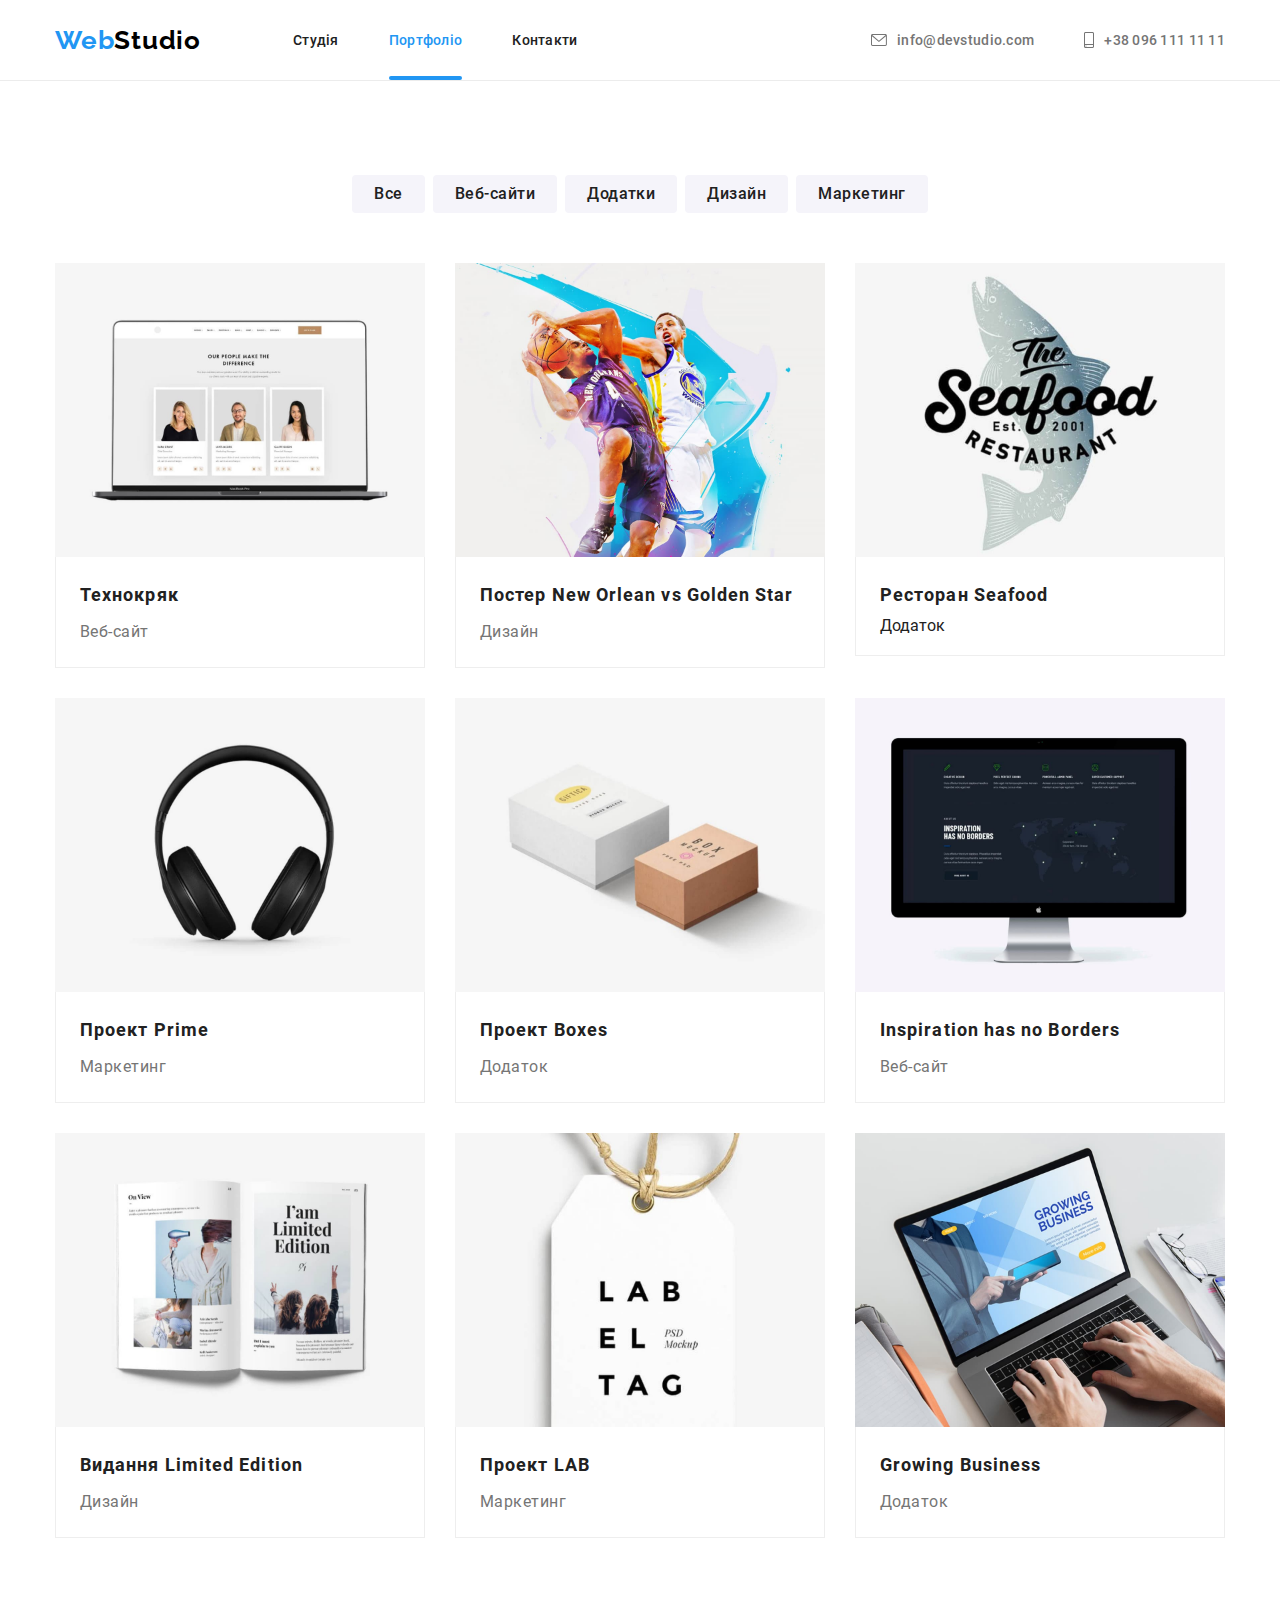
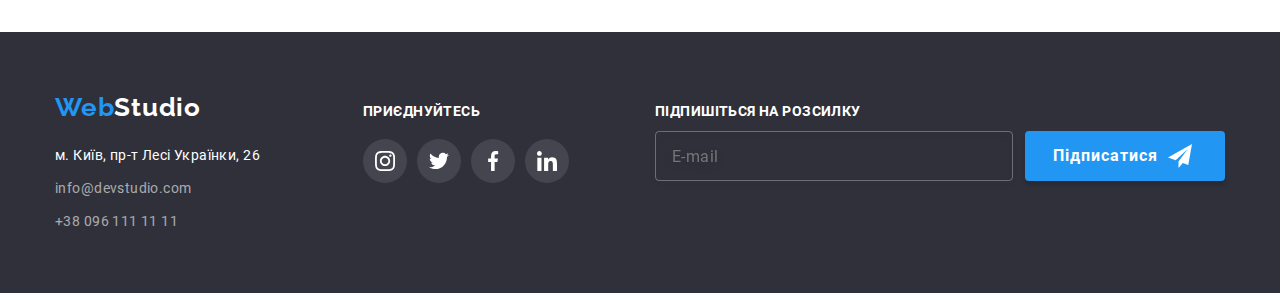
==== commit 510fc7b8: "sass" ====
--- a/portfolio.html
+++ b/portfolio.html
@@ -5,20 +5,21 @@
     <meta http-equiv="X-UA-Compatible" content="IE=edge" />
     <meta name="viewport" content="width=device-width, initial-scale=1.0" />
     <title>Портфоліо</title>
-    <link rel="preconnect" href="https://fonts.googleapis.com" />
+    <!-- <link rel="preconnect" href="https://fonts.googleapis.com" />
     <link rel="preconnect" href="https://fonts.gstatic.com" crossorigin />
     <link
       href="https://fonts.googleapis.com/css2?family=Raleway:wght@700&family=Roboto:wght@400;500;700;900&display=swap"
       rel="stylesheet"
-    />
-    <link
+    /> -->
+    <!-- <link
       rel="stylesheet"
       href="https://cdnjs.cloudflare.com/ajax/libs/modern-normalize/1.1.0/modern-normalize.min.css"
       integrity="sha512-wpPYUAdjBVSE4KJnH1VR1HeZfpl1ub8YT/NKx4PuQ5NmX2tKuGu6U/JRp5y+Y8XG2tV+wKQpNHVUX03MfMFn9Q=="
       crossorigin="anonymous"
       referrerpolicy="no-referrer"
-    />
-    <link rel="stylesheet" href="./css/styles.css" />
+    /> -->
+    <!-- <link rel="stylesheet" href="./css/styles.css" /> -->
+    <link rel="stylesheet" href="./css/main.min.css" />
   </head>
   <body>
     <header class="header">
@@ -30,14 +31,12 @@
         <nav class="navigation">
           <ul class="navigation__list list">
             <li class="navigation__item">
+              <a href="./index.html" class="navigation__link link">Студія</a>
+            </li>
+            <li class="navigation__item">
               <a
-                href="./index.html"
-                class="navigation__link link"
-                >Студія</a
-              >
-            </li>
-            <li class="navigation__item">
-              <a href="./portfolio.html" class="navigation__link link navigation__link--current"
+                href="./portfolio.html"
+                class="navigation__link link navigation__link--current"
                 >Портфоліо</a
               >
             </li>
@@ -213,9 +212,7 @@
                   </p>
                 </div>
                 <div class="examples__description">
-                  <h3 class="examples__text">
-                    Inspiration has no Borders
-                  </h3>
+                  <h3 class="examples__text">Inspiration has no Borders</h3>
                   <p class="examples__name">Веб-сайт</p>
                 </div>
               </a>
@@ -236,9 +233,7 @@
                   </p>
                 </div>
                 <div class="examples__description">
-                  <h3 class="examples__text">
-                    Видання Limited Edition
-                  </h3>
+                  <h3 class="examples__text">Видання Limited Edition</h3>
                   <p class="examples__name">Дизайн</p>
                 </div>
               </a>
@@ -364,7 +359,7 @@
                 placeholder="E-mail"
               />
             </label>
-            <button type="submit" class="subscribe__btn">
+            <button type="submit" class="subscribe-btn">
               Підписатися
               <svg width="24" height="24">
                 <use href="./images/icons.svg#icon-send"></use>
--- a/css/styles.css
+++ b/css/styles.css
@@ -622,7 +622,7 @@
   box-shadow: 0px 1px 1px rgba(0, 0, 0, 0.12), 0px 4px 4px rgba(0, 0, 0, 0.06),
     1px 4px 6px rgba(0, 0, 0, 0.16);
 }
-.portfolio-card-description {
+.examples__description {
   padding: 20px 24px;
 
   background: var(--brand-white);
@@ -686,7 +686,7 @@
   transform: translate(-50%, -50%) scale(1);
   transition: transform var(--animation);
 }
-.button-modal-close {
+.close-btn {
   position: absolute;
   top: 8px;
   right: 8px;
@@ -704,12 +704,12 @@
 
   cursor: pointer;
 }
-.button-modal-close:hover {
+.close-btn:hover {
   fill: var(--brand-blue);
   transition: fill var(--animation);
 }
 
-.modal-title {
+.modal__title {
   margin-bottom: 12px;
   font-weight: 700;
   font-size: 20px;
@@ -718,20 +718,20 @@
   letter-spacing: 0.03em;
   color: #212121;
 }
-.form-field {
+.form__field {
   margin-bottom: 10px;
   display: flex;
   flex-direction: column;
   gap: 4px;
 }
-.form-label {
+.form__label {
   font-weight: 400;
   font-size: 12px;
   line-height: calc(14 / 12);
   letter-spacing: 0.01em;
   color: #757575;
 }
-.form-input {
+.form__input {
   position: relative;
 }
 .input-wrap {
@@ -749,7 +749,7 @@
   cursor: pointer;
   transition: border-color var(--animation);
 }
-.form-icon {
+.form__icon {
   position: absolute;
   left: 12px;
   top: 50%;
@@ -760,10 +760,10 @@
 .textarea:focus {
   border-color: var(--brand-blue);
 }
-.input-wrap:focus ~ .form-icon {
+.input-wrap:focus ~ .form__icon {
   fill: var(--brand-blue);
 }
-.form-comment {
+.form__comment {
   display: flex;
   flex-direction: column;
   gap: 4px;
@@ -791,7 +791,7 @@
   letter-spacing: 0.01em;
   color: rgba(117, 117, 117, 0.5);
 }
-.form-checkbox {
+.checkbox {
   position: relative;
   left: 12px;
   margin-bottom: 30px;
@@ -800,7 +800,7 @@
   align-items: center;
   cursor: pointer;
 }
-.checkbox-label {
+.checkbox__label {
   font-weight: 400;
   font-size: 14px;
   line-height: calc(24 / 14);
@@ -808,7 +808,7 @@
   color: #757575;
   cursor: pointer;
 }
-.checkbox {
+.checkbox__input {
   position: absolute;
   white-space: nowrap;
   width: 1px;
@@ -820,15 +820,15 @@
   clip-path: inset(100%);
   margin: -1px;
 }
-.checkbox:checked ~ .icon-checked {
+.checkbox__input:checked ~ .icon--checked {
   opacity: 1;
   background-color: var(--brand-blue);
   fill: #ffffff;
 }
-.checkbox:checked + .icon-no-active {
+.checkbox__input:checked + .icon--no-active {
   opacity: 0;
 }
-.icon-no-active {
+.icon--no-active {
   position: absolute;
   left: 0;
   top: 50%;
@@ -837,7 +837,7 @@
   transition: opacity var(--animation);
   opacity: 1;
 }
-.icon-checked {
+.icon--checked {
   position: absolute;
   left: 0;
   top: 50%;
@@ -847,12 +847,12 @@
     var(--animation);
   opacity: 0;
 }
-.checkbox-link {
+.checkbox__link {
   position: relative;
   text-decoration: none;
   color: #2196f3;
 }
-.checkbox-link::before {
+.checkbox__link::before {
   position: absolute;
   content: "";
   bottom: 0;
@@ -861,7 +861,7 @@
   height: 1px;
   background-color: #2196f3;
 }
-.form-btn {
+.send-btn {
   display: block;
   margin-left: auto;
   margin-right: auto;
@@ -883,6 +883,6 @@
   border: 0;
   transition: background var(--animation);
 }
-.form-btn:hover {
+.send-btn:hover {
   background: var(--main-btn-hover);
 }
--- a/css/main.min.css
+++ b/css/main.min.css
@@ -0,0 +1 @@
+/*! modern-normalize v1.1.0 | MIT License | https://github.com/sindresorhus/modern-normalize */*,::after,::before{box-sizing:border-box}html{-moz-tab-size:4;tab-size:4}html{line-height:1.15;-webkit-text-size-adjust:100%}body{margin:0}body{font-family:system-ui,-apple-system,"Segoe UI",Roboto,Helvetica,Arial,sans-serif,"Apple Color Emoji","Segoe UI Emoji"}hr{height:0;color:inherit}abbr[title]{text-decoration:underline dotted}b,strong{font-weight:bolder}code,kbd,pre,samp{font-family:ui-monospace,SFMono-Regular,Consolas,"Liberation Mono",Menlo,monospace;font-size:1em}small{font-size:80%}sub,sup{font-size:75%;line-height:0;position:relative;vertical-align:baseline}sub{bottom:-0.25em}sup{top:-0.5em}table{text-indent:0;border-color:inherit}button,input,optgroup,select,textarea{font-family:inherit;font-size:100%;line-height:1.15;margin:0}button,select{text-transform:none}[type=button],[type=reset],[type=submit],button{-webkit-appearance:button}::-moz-focus-inner{border-style:none;padding:0}:-moz-focusring{outline:1px dotted ButtonText}:-moz-ui-invalid{box-shadow:none}legend{padding:0}progress{vertical-align:baseline}::-webkit-inner-spin-button,::-webkit-outer-spin-button{height:auto}[type=search]{-webkit-appearance:textfield;outline-offset:-2px}::-webkit-search-decoration{-webkit-appearance:none}::-webkit-file-upload-button{-webkit-appearance:button;font:inherit}summary{display:list-item}:root{--brand-black: #212121;--brand-blue: #2196f3;--brand-white: #ffffff;--brand-gray: #757575;--brand-dark-blue: #2f303a;--logo-black: #000000;--main-btn-hover: #188ce8;--icon-color: #afb1b8;--opacity-bg: rgba(47, 48, 58, 0.8);--box-shadow: 0px 1px 3px rgba(0, 0, 0, 0.12), 0px 1px 1px rgba(0, 0, 0, 0.14), 0px 2px 1px rgba(0, 0, 0, 0.2);--animation: 250ms cubic-bezier(0.4, 0, 0.2, 1)}@font-face{font-family:"Roboto";font-style:normal;font-weight:400;src:url("../fonts/roboto-v30-latin_cyrillic-regular.eot");src:local(""),url("../fonts/roboto-v30-latin_cyrillic-regular.eot?#iefix") format("embedded-opentype"),url("../fonts/roboto-v30-latin_cyrillic-regular.woff2") format("woff2"),url("../fonts/roboto-v30-latin_cyrillic-regular.woff") format("woff"),url("../fonts/roboto-v30-latin_cyrillic-regular.ttf") format("truetype"),url("../fonts/roboto-v30-latin_cyrillic-regular.svg#Roboto") format("svg")}@font-face{font-family:"Roboto";font-style:normal;font-weight:500;src:url("../fonts/roboto-v30-latin_cyrillic-500.eot");src:local(""),url("../fonts/roboto-v30-latin_cyrillic-500.eot?#iefix") format("embedded-opentype"),url("../fonts/roboto-v30-latin_cyrillic-500.woff2") format("woff2"),url("../fonts/roboto-v30-latin_cyrillic-500.woff") format("woff"),url("../fonts/roboto-v30-latin_cyrillic-500.ttf") format("truetype"),url("../fonts/roboto-v30-latin_cyrillic-500.svg#Roboto") format("svg")}@font-face{font-family:"Roboto";font-style:normal;font-weight:700;src:url("../fonts/roboto-v30-latin_cyrillic-700.eot");src:local(""),url("../fonts/roboto-v30-latin_cyrillic-700.eot?#iefix") format("embedded-opentype"),url("../fonts/roboto-v30-latin_cyrillic-700.woff2") format("woff2"),url("../fonts/roboto-v30-latin_cyrillic-700.woff") format("woff"),url("../fonts/roboto-v30-latin_cyrillic-700.ttf") format("truetype"),url("../fonts/roboto-v30-latin_cyrillic-700.svg#Roboto") format("svg")}@font-face{font-family:"Roboto";font-style:normal;font-weight:900;src:url("../fonts/roboto-v30-latin_cyrillic-900.eot");src:local(""),url("../fonts/roboto-v30-latin_cyrillic-900.eot?#iefix") format("embedded-opentype"),url("../fonts/roboto-v30-latin_cyrillic-900.woff2") format("woff2"),url("../fonts/roboto-v30-latin_cyrillic-900.woff") format("woff"),url("../fonts/roboto-v30-latin_cyrillic-900.ttf") format("truetype"),url("../fonts/roboto-v30-latin_cyrillic-900.svg#Roboto") format("svg")}@font-face{font-family:"Raleway";font-style:normal;font-weight:400;src:url("../fonts/raleway-v28-latin_cyrillic-regular.eot");src:local(""),url("../fonts/raleway-v28-latin_cyrillic-regular.eot?#iefix") format("embedded-opentype"),url("../fonts/raleway-v28-latin_cyrillic-regular.woff2") format("woff2"),url("../fonts/raleway-v28-latin_cyrillic-regular.woff") format("woff"),url("../fonts/raleway-v28-latin_cyrillic-regular.ttf") format("truetype"),url("../fonts/raleway-v28-latin_cyrillic-regular.svg#Raleway") format("svg")}@font-face{font-family:"Raleway";font-style:normal;font-weight:700;src:url("../fonts/raleway-v28-latin_cyrillic-700.eot");src:local(""),url("../fonts/raleway-v28-latin_cyrillic-700.eot?#iefix") format("embedded-opentype"),url("../fonts/raleway-v28-latin_cyrillic-700.woff2") format("woff2"),url("../fonts/raleway-v28-latin_cyrillic-700.woff") format("woff"),url("../fonts/raleway-v28-latin_cyrillic-700.ttf") format("truetype"),url("../fonts/raleway-v28-latin_cyrillic-700.svg#Raleway") format("svg")}p,h1,h2,h3,h4,h5,h6{margin:0}ul,ol{margin:0;padding-left:0}address{font-style:normal}a{color:currentColor}button{cursor:pointer}img{display:block}body{font-family:"Roboto",sans-serif;color:var(--brand-black)}.list{list-style:none}.link{text-decoration:none}.container{width:1200px;margin-left:auto;margin-right:auto;padding-left:15px;padding-right:15px}.visually-hidden{position:absolute;white-space:nowrap;width:1px;height:1px;overflow:hidden;border:0;padding:0;clip:rect(0 0 0 0);clip-path:inset(50%);margin:-1px}.section{padding-top:94px;padding-bottom:94px}.logo{text-decoration:none;font-family:"Raleway",sans-serif;font-weight:700;font-size:26px;line-height:1.1923076923;letter-spacing:.03em;margin-right:92px}.logo--blue{color:var(--brand-blue)}.logo--black{color:var(--logo-black)}.logo--white{color:var(--brand-white)}.header{background:var(--brand-white);border-bottom:1px solid #ececec}.header-container{display:flex;align-items:center}.navigation__list{display:flex;align-items:center}.navigation__item:not(:last-child){margin-right:50px}.navigation__link{font-weight:500;font-size:14px;line-height:1.1428571429;letter-spacing:.02em;color:var(--brand-black);padding-top:32px;padding-bottom:32px;transition:color var(--animation)}.navigation__link:hover,.navigation__link:focus{color:var(--brand-blue)}.navigation__link--current{color:var(--brand-blue);position:relative}.navigation__link--current::after{position:absolute;display:block;content:"";width:100%;height:4px;bottom:0px;right:0px;border-radius:2px;background:var(--brand-blue)}.header-contacts{margin-left:auto}.contacts__list{display:flex;align-items:center}.contacts__item:not(:last-child){margin-right:50px}.contacts__link{font-weight:500;font-size:14px;line-height:1.1428571429;letter-spacing:.02em;display:flex;align-items:center;color:var(--brand-gray);padding-top:32px;padding-bottom:32px;transition:color var(--animation)}.contacts__link:hover,.contacts__link:focus{color:var(--brand-blue)}.tel-icon,.mail-icon{fill:currentColor;margin-right:10px}.preview{max-width:1600px;margin-left:auto;margin-right:auto;padding-top:200px;padding-bottom:200px;background-repeat:no-repeat;background-position:center;background-size:cover;text-align:center;background:var(--brand-dark-blue);background-image:linear-gradient(rgba(47, 48, 58, 0.4), rgba(47, 48, 58, 0.4)),url(../images/main-bg.jpg)}.preview__title{width:696px;margin-left:auto;margin-right:auto;margin-bottom:30px;font-weight:900;font-size:44px;line-height:1.3636363636;letter-spacing:.06em;text-transform:uppercase;color:var(--brand-white)}.order__btn{min-width:200px;padding:10px 32px;font-family:"Roboto",sans-serif;font-style:normal;font-weight:700;font-size:16px;line-height:1.875;letter-spacing:.06em;color:var(--brand-white);background:var(--brand-blue);box-shadow:0px 4px 4px rgba(0,0,0,.15);border-radius:4px;border:0;transition:background var(--animation)}.order__btn:hover,.order__btn:focus{background:var(--main-btn-hover)}.benefits{background:var(--brand-white);padding-bottom:0}.benefits__list{display:flex;gap:30px;width:calc((100% - 90px)/4)}.benefits__item{display:block;width:270px;height:248px}.benefits__icon{display:flex;background-color:#f5f4fa;align-items:center;justify-content:center;border-radius:4px;margin-bottom:30px;width:270px;height:120px}.benefits__title{margin-bottom:10px;font-weight:700;font-size:14px;line-height:1.1428571429;letter-spacing:.03em;text-transform:uppercase;color:var(--brand-black)}.benefits__text{width:270px;font-size:14px;line-height:1.7142857143;letter-spacing:.03em;color:var(--brand-gray)}.tasks__title{margin-bottom:50px;font-weight:700;font-size:36px;line-height:1.1666666667;text-align:center;letter-spacing:.03em;color:var(--brand-black)}.tasks__list{display:flex}.tasks__item{position:relative}.tasks__item:not(:last-child){margin-right:30px}.tasks__text{position:absolute;bottom:0;display:flex;align-items:center;justify-content:center;width:100%;height:70px;font-weight:700;font-size:14px;line-height:1.1428571429;text-align:center;letter-spacing:.03em;text-transform:uppercase;color:var(--brand-white);background:var(--opacity-bg)}.team{background:#f5f4fa}.team__title{margin-bottom:50px;font-weight:700;font-size:36px;line-height:1.1666666667;text-align:center;letter-spacing:.03em;color:var(--brand-black)}.team__list{display:flex;column-gap:30px}.team__item{width:calc((100% - 30px)/4);text-align:center;background-color:#fff;box-shadow:var(--box-shadow);border-radius:0px 0px 4px 4px}.card{padding:30px}.card__name{margin-bottom:10px;font-weight:500;font-size:16px;line-height:1.1875;text-align:center;letter-spacing:.03em;color:var(--brand-black)}.card__text{margin-bottom:16px;font-size:16px;line-height:1.1875;text-align:center;letter-spacing:.03em;color:var(--brand-gray)}.card__list{display:flex;justify-content:center;gap:10px}.card__link{display:flex;justify-content:center;align-items:center;width:44px;height:44px;border-radius:50%;fill:var(--icon-color);transition:background-color var(--animation),fill var(--animation)}.card__link:hover,.card__link:focus{background-color:var(--brand-blue);fill:var(--brand-white)}.clients__title{margin-bottom:50px;font-weight:700;font-size:36px;line-height:1.1666666667;text-align:center;letter-spacing:.03em;color:var(--brand-black)}.clients__list{display:flex;gap:30px}.clients__link{display:flex;justify-content:center;align-items:center;width:170px;height:92px;border:1px solid var(--icon-color);border-radius:4px;fill:var(--icon-color);transition:fill var(--animation),border-color var(--animation)}.clients__link:hover,.clients__link:focus{fill:var(--brand-blue);border-color:var(--brand-blue)}.footer{background:var(--brand-dark-blue);padding-top:60px;padding-bottom:60px}.footer-container{display:flex;gap:70px;align-items:baseline}.footer-logo{display:block;margin-bottom:20px}.address__item{margin-bottom:9px;font-style:normal;font-size:14px;line-height:1.7142857143;letter-spacing:.03em}.address__item:last-child{margin-bottom:0}.address__link{color:var(--brand-white);transition:color var(--animation)}.address__link:hover,.address__link:focus{color:var(--brand-blue)}.contact__link{color:rgba(255,255,255,.6);transition:color var(--animation)}.contact__link:hover,.contact__link:focus{color:var(--brand-blue)}.follow-us-container{padding:0}.follow-us__title{margin-bottom:20px;font-weight:700;font-size:14px;line-height:1.1428571429;letter-spacing:.03em;text-transform:uppercase;color:var(--brand-white)}.networks__list{display:flex;gap:10px}.networks__link{display:flex;align-items:center;justify-content:center;width:44px;height:44px;fill:var(--brand-white);background-color:rgba(255,255,255,.1);border-radius:50%;transition:background-color var(--animation)}.networks__link:hover,.networks__link:focus{background-color:var(--brand-blue)}.subscribe{display:flex;gap:12px}.subscribe__title{margin-bottom:12px;font-weight:700;font-size:14px;line-height:1.1428571429;letter-spacing:.03em;text-transform:uppercase;color:var(--brand-white)}.subscribe__field{width:358px;height:50px;padding:15px 16px;border:1px solid rgba(255,255,255,.3);filter:drop-shadow(0px 4px 4px rgba(0, 0, 0, 0.15));border-radius:4px;background:inherit;outline:none;display:flex;align-items:center;font-weight:400;font-size:16px;line-height:1.25;letter-spacing:.03em;color:rgba(255,255,255,.6);transition:border-color var(--animation)}.subscribe__field:focus{border-color:var(--brand-blue)}.subscribe-btn{display:flex;align-items:center;text-align:center;width:200px;height:50px;padding:10px 28px;gap:10px;font-weight:700;font-size:16px;line-height:1.875;letter-spacing:.06em;color:#fff;border:none;background:var(--brand-blue);box-shadow:0px 4px 4px rgba(0,0,0,.15);border-radius:4px;transition:background var(--animation)}.subscribe-btn:hover,.subscribe-btn:focus{background:var(--main-btn-hover)}.branches__list{display:flex;justify-content:center;column-gap:8px;margin-bottom:50px}.branches__btn{padding:6px 22px;font-family:"Roboto",sans-serif;font-style:normal;font-weight:500;font-size:16px;line-height:1.625;text-align:center;letter-spacing:.03em;color:var(--brand-black);background:#f5f4fa;cursor:pointer;border-radius:4px;border:0;transition:color var(--animation),background var(--animation),box-shadow var(--animation)}.branches__btn:hover,.branches__btn:focus{color:var(--brand-white);background:var(--brand-blue);box-shadow:0px 3px 1px rgba(0,0,0,.1),0px 1px 2px rgba(0,0,0,.08),0px 2px 2px rgba(0,0,0,.12)}.examples__list{display:flex;flex-wrap:wrap;gap:30px}.examples__item{width:calc((100% - 60px)/3)}.card-overlay{position:relative;overflow:hidden}.card-overlay__text{position:absolute;top:0;left:0;display:flex;justify-content:center;width:100%;height:100%;padding:63px 24px 63px 24px;opacity:0;font-weight:400;font-size:18px;line-height:1.5555555556;letter-spacing:.03em;color:var(--brand-white);background:rgba(33,150,243,.9);transform:translateY(100%);transition:transform var(--animation),opacity var(--animation)}.examples__link{display:block;transition:box-shadow var(--animation)}.examples__link:hover,.examples__link:focus{box-shadow:0px 1px 1px rgba(0,0,0,.12),0px 4px 4px rgba(0,0,0,.06),1px 4px 6px rgba(0,0,0,.16)}.examples__link:hover .card-overlay__text,.examples__link:focus .card-overlay__text{opacity:1;bottom:100%;transform:translateY(0)}.examples__link .examples__description{padding:20px 24px;background:var(--brand-white);border:1px solid #eee;border-top:0}.examples__link .examples__text{margin-bottom:4px;font-weight:700;font-size:18px;line-height:2;letter-spacing:.06em;color:var(--brand-black)}.examples__link .examples__name{font-size:16px;line-height:1.875;letter-spacing:.03em;color:var(--brand-gray)}.backdrop{position:fixed;top:0;left:0;width:100vw;height:100vh;opacity:1;background:rgba(0,0,0,.2);transition:opacity var(--animation),background var(--animation)}.backdrop.is-hidden{opacity:0;pointer-events:none;visibility:hidden;transition:var(--animation)}.backdrop.is-hidden .modal-window{transform:translate(-50%, -50%) scale(0)}.modal-window{position:absolute;top:50%;left:50%;display:block;margin-left:auto;margin-right:auto;padding:40px;width:528px;height:581px;background:var(--brand-white);box-shadow:var(--box-shadow);border-radius:4px;transform:translate(-50%, -50%) scale(1);transition:transform var(--animation)}.close-btn{position:absolute;top:8px;right:8px;display:flex;justify-content:center;align-items:center;width:30px;height:30px;background:var(--brand-white);border:1px solid rgba(0,0,0,.1);border-radius:50%;cursor:pointer}.close-btn:hover{fill:var(--brand-blue);transition:fill var(--animation)}.modal__title{margin-bottom:12px;font-weight:700;font-size:20px;line-height:1.15;text-align:center;letter-spacing:.03em;color:var(--brand-black)}.form__field{margin-bottom:10px;display:flex;flex-direction:column;gap:4px}.form__label{font-weight:400;font-size:12px;line-height:1.1666666667;letter-spacing:.01em;color:var(--brand-gray)}.form__input{position:relative}.input-wrap{width:100%;height:40px;padding:0 12px 0 42px;outline:none;font-weight:400;font-size:12px;line-height:1.1666666667;letter-spacing:.01em;color:var(--brand-black);border:1px solid rgba(33,33,33,.2);border-radius:4px;cursor:pointer;transition:border-color var(--animation)}.input-wrap:focus{border-color:var(--brand-blue)}.input-wrap:focus~.form__icon{fill:var(--brand-blue)}.form__icon{position:absolute;left:12px;top:50%;transform:translateY(-50%);transition:fill var(--animation)}.form__comment{display:flex;flex-direction:column;gap:4px;margin-bottom:20px}.textarea{width:100%;height:120px;padding:12px 16px;outline:none;resize:none;font-weight:400;font-size:12px;line-height:1.1666666667;letter-spacing:.01em;color:var(--brand-black);border:1px solid rgba(33,33,33,.2);border-radius:4px;transition:border-color var(--animation)}.textarea:focus{border-color:var(--brand-blue)}.textarea::placeholder{font-weight:400;font-size:12px;line-height:14px;letter-spacing:.01em;color:rgba(117,117,117,.5)}.checkbox{position:relative;left:12px;margin-bottom:30px;display:flex;justify-content:center;align-items:center;cursor:pointer}.checkbox__label{font-weight:400;font-size:14px;line-height:1.7142857143;letter-spacing:.03em;color:var(--brand-gray);cursor:pointer}.checkbox__input{position:absolute;white-space:nowrap;width:1px;height:1px;overflow:hidden;border:0;padding:0;clip:rect(0 0 0 0);clip-path:inset(100%);margin:-1px}.icon--no-active{position:absolute;left:0;top:50%;transform:translateY(-50%);border-radius:2px;transition:opacity var(--animation);opacity:1}.checkbox__input:checked+.icon--no-active{opacity:0}.icon--checked{position:absolute;left:0;top:50%;border-radius:2px;transform:translateY(-50%);transition:opacity var(--animation) background-color var(--animation) fill var(--animation);opacity:0}.checkbox__input:checked~.icon--checked{opacity:1;background-color:var(--brand-blue);fill:var(--brand-white)}.checkbox__link{position:relative;text-decoration:none;color:var(--brand-blue)}.checkbox__link::before{position:absolute;content:"";bottom:0;left:0;width:100%;height:1px;background-color:var(--brand-blue)}.send-btn{display:block;margin-left:auto;margin-right:auto;width:200px;height:50px;justify-content:center;align-items:center;font-weight:700;font-size:16px;line-height:1.875;letter-spacing:.06em;color:var(--brand-white);text-decoration:none;box-shadow:0px 4px 4px rgba(0,0,0,.15);border-radius:4px;padding:10px 52px;background:var(--brand-blue);cursor:pointer;border:0;transition:background var(--animation)}.send-btn:hover{background:var(--main-btn-hover)}/*# sourceMappingURL=main.min.css.map */